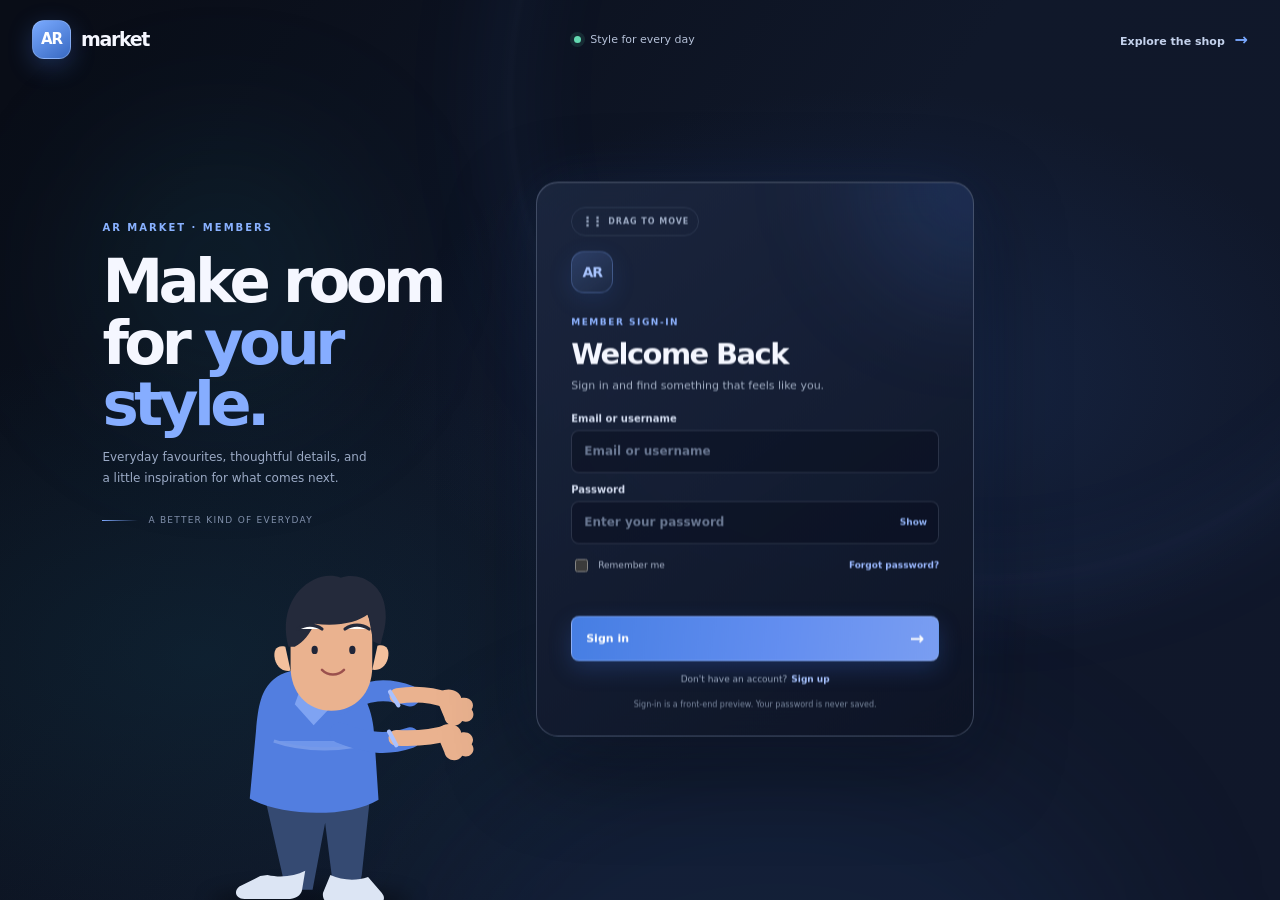
==== index.html @ e1b7a5cb "first commit" ====
<!doctype html>
<html lang="en">
  <head>
    <meta charset="utf-8">
    <meta name="viewport" content="width=device-width, initial-scale=1">
    <meta name="theme-color" content="#090d18">
    <meta name="description" content="Shop shirts, trousers, watches, shoes, bags and everyday accessories at AR Market.">
    <title>AR Market — Style for every day</title>
    <script src="auth-guard.js"></script>
    <link rel="preconnect" href="https://images.unsplash.com">
    <link rel="stylesheet" href="styles.css">
    <script src="script.js" defer></script>
  </head>
  <body class="home-page">
    <div class="home-background" aria-hidden="true">
      <div class="home-ambient-light"></div>
      <div class="home-particles">
        <i></i><i></i><i></i><i></i><i></i><i></i><i></i><i></i><i></i>
      </div>
    </div>
    <div class="top-strip"><span>Style for every day</span><span>Easy finds · Thoughtful details · Your kind of look</span></div>
    <header class="site-header">
      <a class="brand" href="#home" aria-label="AR Market home"><span class="brand-mark">AR</span><span class="brand-label">market</span></a>
      <form class="search-bar" id="search-form" role="search">
        <svg viewBox="0 0 24 24" aria-hidden="true"><circle cx="10.8" cy="10.8" r="6.8"></circle><path d="m16 16 4.5 4.5"></path></svg>
        <input id="global-search" type="search" placeholder="Search shirts, watches, bags and more" autocomplete="off" aria-label="Search products">
        <button type="submit">Search</button>
        <div class="suggestions" id="suggestions" hidden></div>
      </form>
      <div class="header-actions">
        <button class="wishlist-open" id="wishlist-open" type="button" aria-label="Show wishlist">♡ <span>Wishlist</span> <b id="wishlist-count">0</b></button>
        <a class="orders-button" href="orders.html">My orders</a>
        <a class="account-button" href="login.html">Sign in</a>
        <button class="cart-button" id="cart-open" type="button" aria-label="Open shopping cart"><span aria-hidden="true">▱</span> Cart <b class="cart-count" aria-live="polite">0</b></button>
      </div>
    </header>

    <nav class="category-nav" aria-label="Shop departments">
      <div class="category-nav-inner">
        <button class="nav-tab is-active" data-category="All" type="button">All styles</button>
        <button class="nav-tab" data-category="Shirts" type="button">Shirts & tops</button>
        <button class="nav-tab" data-category="Pants" type="button">Pants & jeans</button>
        <button class="nav-tab" data-category="Watches" type="button">Watches</button>
        <button class="nav-tab" data-category="Shoes" type="button">Shoes</button>
        <button class="nav-tab" data-category="Bags" type="button">Bags</button>
        <button class="nav-tab" data-category="Accessories" type="button">Accessories</button>
      </div>
    </nav>

    <main id="home">
      <section class="hero">
        <div class="hero-copy">
          <span class="hero-kicker">THE EVERYDAY STYLE EDIT</span>
          <h1>Wear what<br>feels <em>like you.</em></h1>
          <p>Easy layers, dependable favourites and the little details that pull it all together.</p>
          <button class="primary-button" id="shop-now" type="button">Shop the collection <span>→</span></button>
          <div class="hero-perks"><span>✓ Clothing</span><span>✓ Watches</span><span>✓ Bags & accessories</span></div>
        </div>
        <div class="hero-art">
          <img src="https://images.unsplash.com/photo-1483985988355-763728e1935b?auto=format&fit=crop&w=1400&q=85" alt="Friends exploring a contemporary clothing collection">
          <div class="hero-note"><span>AR STYLE NOTES</span><strong>Good looks.<br>No overthinking.</strong><small>Pieces for your everyday.</small></div>
          <span class="hero-sticker" aria-hidden="true">MADE<br>TO MOVE</span>
        </div>
      </section>

      <section class="category-shortcuts content-wrap" aria-label="Shop by category">
        <button class="shortcut" data-category="Shirts" type="button"><span class="shortcut-icon icon-shirt">▤</span><strong>Shirts & tops</strong><small>Easy everyday layers</small></button>
        <button class="shortcut" data-category="Pants" type="button"><span class="shortcut-icon icon-pants">▥</span><strong>Pants & jeans</strong><small>Find your fit</small></button>
        <button class="shortcut" data-category="Watches" type="button"><span class="shortcut-icon icon-watch">◷</span><strong>Watches</strong><small>Time, well spent</small></button>
        <button class="shortcut" data-category="Shoes" type="button"><span class="shortcut-icon icon-shoes">⌁</span><strong>Shoes</strong><small>Made for going places</small></button>
        <button class="shortcut" data-category="Bags" type="button"><span class="shortcut-icon icon-bag">▱</span><strong>Bags</strong><small>Carry your day</small></button>
        <button class="shortcut" data-category="Accessories" type="button"><span class="shortcut-icon icon-accessories">◇</span><strong>Accessories</strong><small>Little finishing touches</small></button>
      </section>

      <section class="content-wrap product-section" id="shop">
        <div class="section-title">
          <div><span class="section-kicker">GOOD PICKS, RIGHT NOW</span><h2 id="listing-title">Shop the collection<span>.</span></h2><p class="section-subtitle" id="listing-subtitle">Clothing, watches and accessories chosen for everyday wear.</p></div>
          <span class="items-count" id="items-count"></span>
        </div>
        <div class="filter-row">
          <div class="filter-chips" id="filters">
            <button class="filter-chip is-selected" data-category="All" type="button">All products</button>
            <button class="filter-chip" data-category="Shirts" type="button">Shirts</button>
            <button class="filter-chip" data-category="Pants" type="button">Pants</button>
            <button class="filter-chip" data-category="Watches" type="button">Watches</button>
            <button class="filter-chip" data-category="Shoes" type="button">Shoes</button>
            <button class="filter-chip" data-category="Bags" type="button">Bags</button>
            <button class="filter-chip" data-category="Accessories" type="button">Accessories</button>
            <button class="filter-chip" data-category="Wishlist" type="button">♡ Wishlist</button>
          </div>
          <label class="sort-control">Sort by
            <select id="sort-products" aria-label="Sort products"><option value="popular">Recommended</option><option value="price-low">Price: low to high</option><option value="price-high">Price: high to low</option><option value="rating">Top rated</option></select>
          </label>
        </div>
        <div class="product-grid" id="product-grid" aria-live="polite"></div>
        <p class="empty-state" id="empty-state" hidden>No products match that search. Try another category or search term.</p>
      </section>

      <section class="style-banner content-wrap">
        <div><span class="section-kicker">THE LITTLE THINGS MAKE THE LOOK</span><h2>Finish it<br><em>your way.</em></h2><p>Watches, bags, belts and everyday extras—find the detail that feels like you.</p><button class="light-button" data-category="Accessories" type="button">Shop accessories <span>→</span></button></div>
        <img src="https://images.unsplash.com/photo-1490481651871-ab68de25d43d?auto=format&fit=crop&w=900&q=85" alt="Thoughtfully styled clothing and accessories">
        <span class="banner-label">A LITTLE MORE YOU</span>
      </section>
    </main>

    <section class="newsletter content-wrap"><div><span class="section-kicker">A NOTE FROM AR</span><h2>New finds, now and then.</h2><p>Fresh styles and a few good things worth knowing about.</p></div><form id="newsletter-form"><label class="sr-only" for="email">Your email address</label><input id="email" type="email" placeholder="Your email address" required><button type="submit">Join the list <span>→</span></button><p class="form-message" id="form-message" aria-live="polite"></p></form></section>

    <footer class="site-footer"><a class="brand" href="#home" aria-label="AR Market home"><span class="brand-mark">AR</span><span class="brand-label">market</span></a><p>Find your everyday style.</p><div class="footer-links"><a href="#home">About AR</a><a href="#shop">Shop</a><button type="button" data-notice="Customer support needs a connected backend.">Contact</button></div><small>© 2026 AR Market · Demo storefront</small></footer>

    <nav class="mobile-nav" aria-label="Quick navigation"><button data-category="All" type="button"><span>⌂</span>Shop</button><button data-category="Shirts" type="button"><span>▤</span>Clothing</button><button data-category="Watches" type="button"><span>◷</span>Watches</button><button data-category="Wishlist" type="button"><span>♡</span>Wishlist</button><button id="mobile-cart-open" type="button"><span>▱</span>Cart <b class="cart-count">0</b></button></nav>

    <div class="toast" id="toast" role="status" aria-live="polite"></div>
    <div class="backdrop" id="backdrop"></div>
    <aside class="cart-drawer" id="cart-drawer" role="dialog" aria-modal="true" aria-labelledby="cart-title" aria-hidden="true">
      <div class="drawer-header"><div><span class="section-kicker">YOUR AR PICKS</span><h2 id="cart-title">Shopping cart <span class="drawer-count">(0)</span></h2></div><button class="close-drawer" type="button" aria-label="Close cart">×</button></div>
      <div class="cart-content" id="cart-items"></div>
      <form class="coupon-form" id="coupon-form"><label for="coupon">Coupon code</label><div><input id="coupon" placeholder="Try ARSTYLE10" autocomplete="off"><button type="submit">Apply</button></div><small class="coupon-message" id="coupon-message" aria-live="polite">Demo offer: ARSTYLE10 · 10% off items</small></form>
      <div class="cart-footer"><div class="cart-total-line"><span>Subtotal</span><span id="cart-subtotal">₹0</span></div><div class="cart-total-line discount-line" id="discount-row" hidden><span>Coupon savings</span><span id="cart-discount">−₹0</span></div><div class="cart-total-line grand-total"><strong>Total</strong><strong id="cart-total">₹0</strong></div><p class="checkout-note">Demo checkout only. No payment will be collected.</p><button class="checkout-button" id="checkout-button" type="button">Continue to checkout <span>→</span></button></div>
    </aside>

    <dialog class="checkout-dialog" id="checkout-dialog" aria-labelledby="checkout-title">
      <div class="checkout-header">
        <div><span class="section-kicker">AR MARKET · DEMO CHECKOUT</span><h2 id="checkout-title">Checkout</h2></div>
        <button class="close-drawer" id="checkout-close" type="button" aria-label="Close checkout">×</button>
      </div>
      <ol class="checkout-progress" aria-label="Checkout progress">
        <li data-progress-step="details" aria-current="step"><span>1</span>Delivery</li>
        <li data-progress-step="review"><span>2</span>Review</li>
        <li data-progress-step="complete"><span>3</span>Complete</li>
      </ol>
      <section class="checkout-step" data-checkout-step="details" aria-labelledby="delivery-title">
        <h3 id="delivery-title">Where should we deliver?</h3>
        <p class="checkout-step-note">Enter your delivery details to review your demo order.</p>
        <form class="checkout-address-form" id="checkout-address-form">
          <label>Full name<input name="name" autocomplete="name" required maxlength="100"></label>
          <div class="checkout-field-row">
            <label>Email address<input name="email" type="email" autocomplete="email" required maxlength="254"></label>
            <label>Phone number<input name="phone" type="tel" autocomplete="tel" minlength="7" maxlength="20" title="Enter a phone number between 7 and 20 characters." required></label>
          </div>
          <label>Street address<input name="street" autocomplete="street-address" required maxlength="160"></label>
          <div class="checkout-field-row checkout-location-row">
            <label>City<input name="city" autocomplete="address-level2" required maxlength="80"></label>
            <label>State<input name="region" autocomplete="address-level1" required maxlength="80"></label>
            <label>PIN code<input name="postal" autocomplete="postal-code" inputmode="numeric" pattern="[0-9]{6}" title="Enter a 6-digit PIN code." required></label>
          </div>
          <button class="checkout-button checkout-next" type="submit">Review your order <span>→</span></button>
        </form>
      </section>
      <section class="checkout-step" data-checkout-step="review" aria-labelledby="review-title" hidden>
        <h3 id="review-title">Review your order</h3>
        <p class="checkout-step-note">Check your items and delivery details before placing this demo order.</p>
        <div id="checkout-review"></div>
        <p class="checkout-demo-note">Demo only: placing this order does not process a payment or create a real shipment.</p>
        <p class="checkout-order-error" id="checkout-order-error" role="alert" hidden></p>
        <div class="checkout-actions">
          <button class="checkout-back" id="checkout-back" type="button">← Edit delivery</button>
          <button class="checkout-button checkout-place" id="checkout-place" type="button">Place demo order <span>→</span></button>
        </div>
      </section>
      <section class="checkout-step checkout-complete" data-checkout-step="complete" aria-labelledby="complete-title" hidden>
        <span class="checkout-complete-mark" aria-hidden="true">✓</span>
        <span class="section-kicker">DEMO ORDER CONFIRMED</span>
        <h3 id="complete-title">Your order is placed!</h3>
        <p id="checkout-confirmation"></p>
        <p class="checkout-demo-note">This confirmation is for the storefront demo. No payment was collected and no real order was sent.</p>
        <a class="checkout-orders-link" href="orders.html">View my orders <span>→</span></a>
        <button class="checkout-button checkout-done" id="checkout-done" type="button">Back to shopping <span>→</span></button>
      </section>
    </dialog>

  </body>
</html>
---- styles.css ----
@import url('https://fonts.googleapis.com/css2?family=DM+Sans:wght@400;500;600;700&family=Manrope:wght@400;500;600;700;800&display=swap');

:root {
  --blue: #1769d2;
  --blue-dark: #1255ae;
  --blue-pale: #edf3f4;
  --ink: #202b34;
  --muted: #748078;
  --paper: #f6f4ee;
  --line: #e7e4dc;
  --green: #23805c;
  --sans: 'DM Sans', Arial, sans-serif;
  --display: 'Manrope', Arial, sans-serif;
}

* { box-sizing: border-box; }
html { scroll-behavior: smooth; scroll-padding-top: 130px; }
body { margin: 0; padding-bottom: 0; background: var(--paper); color: var(--ink); font-family: var(--sans); font-size: 15px; -webkit-font-smoothing: antialiased; }
body.has-open-dialog { overflow: hidden; }
button, input, select { font: inherit; }
button, a { -webkit-tap-highlight-color: transparent; }
button { color: inherit; }
a { color: inherit; text-decoration: none; }
img { display: block; width: 100%; }
.sr-only { position: absolute; width: 1px; height: 1px; padding: 0; margin: -1px; overflow: hidden; clip: rect(0,0,0,0); white-space: nowrap; border: 0; }
.content-wrap { width: min(1190px, calc(100% - 64px)); margin-right: auto; margin-left: auto; }

.top-strip { min-height: 31px; display: flex; justify-content: space-between; align-items: center; padding: 5px max(calc((100vw - 1190px) / 2), 32px); background: #e8eee9; color: #4e6861; font-size: 11px; }
.site-header { position: sticky; z-index: 20; top: 0; display: flex; min-height: 76px; align-items: center; gap: 29px; padding: 12px max(calc((100vw - 1190px) / 2), 32px); background: #fffefa; box-shadow: 0 2px 12px rgb(44 52 47 / 7%); }
.brand { display: flex; flex: 0 0 140px; align-items: center; gap: 8px; }
.brand-mark { display: grid; width: 39px; height: 39px; place-items: center; border-radius: 12px; background: var(--blue); color: white; font-family: var(--display); font-size: 17px; font-weight: 800; letter-spacing: -.08em; }
.brand-label { color: var(--ink); font-family: var(--display); font-size: 19px; font-weight: 800; letter-spacing: -.07em; }
.search-bar { position: relative; display: flex; flex: 1; height: 43px; align-items: center; gap: 11px; padding-left: 13px; border: 1px solid #e4e8e2; border-radius: 7px; background: #f6f7f3; }
.search-bar > svg { width: 18px; height: 18px; flex: none; fill: none; stroke: #72839a; stroke-width: 1.7; stroke-linecap: round; }
.search-bar input { width: 100%; height: 100%; min-width: 0; border: 0; outline: 0; background: transparent; color: var(--ink); font-size: 13px; }
.search-bar input::placeholder { color: #8693a4; }
.search-bar > button { height: 100%; flex: none; padding: 0 17px; border: 0; border-radius: 0 6px 6px 0; background: var(--blue); color: white; cursor: pointer; font-size: 12px; font-weight: 600; }
.suggestions { position: absolute; z-index: 30; top: calc(100% + 5px); right: 0; left: 0; overflow: hidden; border: 1px solid var(--line); border-radius: 7px; background: white; box-shadow: 0 8px 25px rgb(24 43 67 / 12%); }
.suggestions[hidden] { display: none; }
.suggestions button { display: flex; width: 100%; align-items: center; justify-content: space-between; gap: 12px; padding: 11px 14px; border: 0; border-bottom: 1px solid #f0f3f7; background: white; cursor: pointer; text-align: left; }
.suggestions button:hover { background: #f5f8fc; }
.suggestions button span { font-size: 10px; font-weight: 600; }
.suggestions button small, .suggestions > p { color: var(--muted); font-size: 9px; }
.suggestions > p { padding: 4px 13px; }
.header-actions { display: flex; align-items: center; gap: 16px; }
.wishlist-open, .cart-button { display: flex; align-items: center; gap: 6px; border: 0; background: transparent; cursor: pointer; white-space: nowrap; font-size: 11px; font-weight: 600; }
.wishlist-open { color: #66778a; font-size: 17px; }
.wishlist-open span { font-size: 11px; }
.wishlist-open b { color: #d34b60; font-size: 9px; }
.account-button { padding: 9px 14px; border: 0; border-radius: 5px; background: var(--blue); color: white; cursor: pointer; font-size: 11px; font-weight: 600; }
.account-button:hover { background: var(--blue-dark); }
.orders-button { padding: 8px 10px; border: 1px solid #dfe7f1; border-radius: 5px; color: #536981; font-size: 11px; font-weight: 600; white-space: nowrap; }
.orders-button:hover { border-color: #b8d2f2; color: var(--blue); }
.cart-button > span:first-child { color: var(--blue); font-size: 21px; }
.cart-count { display: grid; width: 19px; height: 19px; place-items: center; border-radius: 50%; background: #fff0d9; color: #93540e; font-size: 9px; }
.category-nav { position: sticky; z-index: 19; top: 76px; background: #fffefa; border-top: 1px solid #eeece5; box-shadow: 0 3px 8px rgb(44 52 47 / 4%); }
.category-nav-inner { display: flex; width: min(1190px, calc(100% - 64px)); min-height: 48px; align-items: stretch; justify-content: space-between; gap: 24px; margin: auto; }
.nav-tab { position: relative; display: flex; align-items: center; padding: 0; border: 0; background: transparent; color: #69788a; cursor: pointer; font-size: 11px; font-weight: 600; white-space: nowrap; }
.nav-tab.is-active { color: var(--blue); }
.nav-tab.is-active::after { position: absolute; right: 0; bottom: 0; left: 0; height: 2px; background: var(--blue); content: ""; }

.hero { display: grid; width: min(1190px, calc(100% - 64px)); min-height: 400px; grid-template-columns: 1fr 1.02fr; align-items: center; margin: 25px auto 0; overflow: hidden; border-radius: 12px; background: linear-gradient(115deg, #e7eee8 0%, #edf1ec 62%, #f0ece3 100%); }
.hero-copy { position: relative; z-index: 1; padding: 42px 0 42px 9%; }
.hero-kicker, .section-kicker { color: var(--blue); font-size: 11px; font-weight: 700; letter-spacing: .12em; }
.hero-copy h1 { margin: 14px 0 12px; font-family: var(--display); font-size: clamp(42px, 5vw, 64px); font-weight: 700; line-height: 1.05; letter-spacing: -.06em; }
.hero-copy h1 em { color: var(--blue); font-style: normal; }
.hero-copy > p { max-width: 380px; margin: 0; color: #65768a; font-size: 14px; line-height: 1.8; }
.primary-button { display: inline-flex; min-height: 43px; align-items: center; justify-content: center; gap: 19px; padding: 0 17px; border: 0; border-radius: 5px; background: var(--blue); color: white; cursor: pointer; font-size: 12px; font-weight: 600; transition: background .2s, transform .2s; }
.primary-button:hover { transform: translateY(-1px); background: var(--blue-dark); }
.hero-copy > .primary-button { margin-top: 23px; }
.hero-perks { display: flex; flex-wrap: wrap; gap: 13px; margin-top: 25px; color: #61758b; font-size: 11px; }
.hero-art { position: relative; height: 100%; min-height: 400px; }
.hero-art > img { position: absolute; inset: 0; height: 100%; object-fit: cover; object-position: center; }
.hero-art::after { position: absolute; inset: 0; content: ""; background: linear-gradient(90deg, #e7eee8 0%, rgb(231 238 232 / 24%) 24%, transparent 58%); }
.hero-note { position: absolute; z-index: 1; right: 7%; bottom: 8%; display: flex; width: 195px; flex-direction: column; gap: 7px; padding: 15px 17px; border: 1px solid rgb(255 255 255 / 70%); border-radius: 8px; background: rgb(255 255 255 / 94%); box-shadow: 0 9px 28px rgb(24 43 67 / 12%); }
.hero-note span { color: var(--blue); font-size: 9px; font-weight: 700; letter-spacing: .12em; }
.hero-note strong { font-family: var(--display); font-size: 16px; line-height: 1.35; }
.hero-note small { color: var(--muted); font-size: 10px; }
.hero-sticker { position: absolute; z-index: 1; top: 13%; right: 10%; display: grid; width: 72px; height: 72px; place-items: center; border: 1px solid rgb(255 255 255 / 80%); border-radius: 50%; background: #f9f0d7; color: #826731; font-size: 9px; font-weight: 700; line-height: 1.45; text-align: center; transform: rotate(9deg); }

.category-shortcuts { display: grid; grid-template-columns: repeat(6, minmax(0, 1fr)); gap: 12px; padding-top: 22px; }
.shortcut { display: flex; min-height: 133px; flex-direction: column; align-items: flex-start; justify-content: center; padding: 15px; border: 1px solid #ebeff5; border-radius: 8px; background: white; cursor: pointer; text-align: left; transition: transform .2s, box-shadow .2s; }
.shortcut:hover { transform: translateY(-3px); box-shadow: 0 8px 20px rgb(24 59 99 / 9%); }
.shortcut-icon { display: grid; width: 37px; height: 37px; place-items: center; margin-bottom: 12px; border-radius: 11px; font-size: 20px; }
.icon-shirt { background: #e9f2ff; color: #3878ce; }
.icon-pants { background: #f0ecff; color: #7862bb; }
.icon-watch { background: #fff4dc; color: #b18425; }
.icon-shoes { background: #e9f7ee; color: #38835a; }
.icon-bag { background: #fff0f3; color: #c65e78; }
.icon-accessories { background: #f0f3f6; color: #596c7f; }
.shortcut strong { font-size: 12px; font-weight: 600; }
.shortcut small { margin-top: 5px; color: #8995a4; font-size: 10px; }

.product-section { padding-top: 62px; }
.section-title { display: flex; align-items: flex-end; justify-content: space-between; gap: 18px; margin-bottom: 19px; }
.section-title h2, .newsletter h2 { margin: 6px 0 0; font-family: var(--display); font-size: clamp(24px, 3vw, 33px); font-weight: 700; letter-spacing: -.045em; }
.section-title h2 span { color: var(--blue); }
.section-subtitle { margin: 7px 0 0; color: #8290a0; font-size: 12px; }
.items-count { padding-bottom: 4px; color: #8290a0; font-size: 11px; }
.filter-row { display: flex; min-height: 45px; align-items: center; justify-content: space-between; gap: 14px; margin-bottom: 17px; border-bottom: 1px solid var(--line); }
.filter-chips { display: flex; align-items: center; gap: 8px; overflow-x: auto; }
.filter-chip { padding: 8px 13px; border: 1px solid #e5eaf1; border-radius: 4px; background: white; color: #657388; cursor: pointer; font-size: 11px; white-space: nowrap; }
.filter-chip.is-selected, .filter-chip:hover { border-color: #cadef7; background: #ecf4ff; color: var(--blue); }
.sort-control { display: flex; align-items: center; gap: 6px; color: #788597; font-size: 11px; white-space: nowrap; }
.sort-control select { padding: 7px 18px 7px 7px; border: 0; outline: 0; background: transparent; color: var(--ink); cursor: pointer; font-size: 11px; }
.product-grid { display: grid; grid-template-columns: repeat(3, minmax(0, 1fr)); gap: 18px; }
.product-card { min-width: 0; overflow: hidden; border: 1px solid #e8edf3; border-radius: 14px; background: white; transition: transform .2s, box-shadow .2s; }
.product-card:hover { transform: translateY(-3px); box-shadow: 0 8px 23px rgb(23 53 89 / 9%); }
.product-image { position: relative; aspect-ratio: 4 / 3; margin: 8px; overflow: hidden; border-radius: 16px; background: #f0f3f7; }
.product-image img { height: 100%; object-fit: cover; transition: transform .35s ease; }
.product-card:hover .product-image img { transform: scale(1.035); }
.product-badge { position: absolute; top: 9px; left: 9px; padding: 7px 9px; border-radius: 4px; background: #fff2de; color: #9c621a; font-size: 11px; font-weight: 700; }
.favorite-button { position: absolute; top: 8px; right: 8px; display: grid; width: 32px; height: 32px; place-items: center; border: 0; border-radius: 50%; background: rgb(255 255 255 / 95%); color: #8190a0; cursor: pointer; font-size: 19px; }
.favorite-button.is-favorite { color: #e24e63; }
.product-info { padding: 14px 14px 15px; }
.product-title-row { display: flex; align-items: flex-start; justify-content: space-between; gap: 7px; }
.product-name { display: -webkit-box; overflow: hidden; margin: 0; font-size: 14px; font-weight: 600; line-height: 1.45; -webkit-box-orient: vertical; -webkit-line-clamp: 2; }
.product-rating { flex: none; padding: 4px 6px; border-radius: 3px; background: #eaf6ef; color: #237b54; font-size: 11px; font-weight: 700; }
.rating-star { margin-left: 2px; }
.product-desc { display: -webkit-box; overflow: hidden; min-height: 36px; margin: 6px 0 10px; color: #718092; font-size: 12px; line-height: 1.5; -webkit-box-orient: vertical; -webkit-line-clamp: 2; }
.price-line { display: flex; align-items: baseline; gap: 6px; }
.price-current { font-size: 16px; font-weight: 700; }
.price-original { color: #7d8996; font-size: 11px; text-decoration: line-through; }
.price-off { color: #207d52; font-size: 11px; font-weight: 600; }
.product-meta { margin-top: 5px; color: #718092; font-size: 11px; }
.product-options { margin-top: 7px; color: #62758a; font-size: 11px; }
.product-card-actions { display: flex; gap: 6px; margin-top: 10px; }
.add-button, .detail-button { min-height: 38px; border-radius: 4px; cursor: pointer; font-size: 12px; font-weight: 600; }
.add-button { flex: 1; border: 1px solid var(--blue); background: var(--blue); color: white; }
.add-button:hover { background: var(--blue-dark); }
.detail-button { width: 34px; border: 1px solid #dfe7f1; background: white; color: var(--blue); }
.empty-state { padding: 42px 12px; color: var(--muted); text-align: center; font-size: 12px; }

.style-banner { position: relative; display: grid; min-height: 300px; grid-template-columns: 1fr .8fr; align-items: center; gap: 25px; margin-top: 68px; padding: 34px 5%; overflow: hidden; border-radius: 10px; background: linear-gradient(120deg, #ede9df 0%, #f1efe8 58%, #e9eee8 100%); }
.style-banner h2 { margin: 9px 0; font-family: var(--display); font-size: 37px; letter-spacing: -.05em; line-height: 1.13; }
.style-banner h2 em { color: var(--blue); font-style: normal; }
.style-banner p { max-width: 370px; color: #6b7b90; font-size: 12px; line-height: 1.7; }
.style-banner img { height: 225px; border-radius: 7px; object-fit: cover; }
.light-button { display: inline-flex; min-height: 41px; align-items: center; gap: 12px; margin-top: 6px; padding: 0 14px; border: 1px solid #cbdcf1; border-radius: 5px; background: white; color: var(--blue); cursor: pointer; font-size: 11px; font-weight: 600; }
.banner-label { position: absolute; right: 37%; bottom: 22px; color: #557598; font-size: 9px; font-weight: 700; letter-spacing: .15em; }

.newsletter { display: flex; min-height: 154px; align-items: center; justify-content: space-between; gap: 28px; margin-top: 60px; padding-top: 29px; padding-bottom: 31px; border-top: 1px solid var(--line); }
.newsletter h2 { font-size: 23px; }
.newsletter > div > p { margin: 6px 0 0; color: #8591a0; font-size: 11px; }
.newsletter form { position: relative; display: flex; width: min(390px, 42%); height: 40px; border: 1px solid #e0e7f0; border-radius: 5px; background: white; }
.newsletter input { flex: 1; min-width: 0; padding: 0 11px; border: 0; outline: 0; border-radius: inherit; font-size: 11px; }
.newsletter form button { padding: 0 13px; border: 0; border-radius: 0 4px 4px 0; background: var(--blue); color: white; cursor: pointer; font-size: 11px; font-weight: 600; white-space: nowrap; }
.newsletter form button span { margin-left: 7px; }
.form-message { position: absolute; top: 100%; margin: 5px 0 0; color: var(--green); font-size: 8px; }
.site-footer { display: grid; min-height: 91px; grid-template-columns: 1fr 1.2fr 1.5fr auto; align-items: center; gap: 20px; padding: 18px max(calc((100vw - 1190px) / 2), 32px); border-top: 1px solid var(--line); background: #fffefa; }
.site-footer .brand { flex-basis: auto; }
.site-footer .brand-mark { width: 31px; height: 31px; font-size: 14px; }
.site-footer .brand-label { font-size: 16px; }
.site-footer > p { margin: 0; color: #8793a0; font-size: 11px; }
.footer-links { display: flex; align-items: center; justify-content: center; gap: 17px; }
.footer-links a, .footer-links button { padding: 0; border: 0; background: transparent; color: #6c7b8d; cursor: pointer; font-size: 11px; }
.site-footer > small { color: #8995a3; font-size: 10px; white-space: nowrap; }

.toast { position: fixed; z-index: 60; right: 22px; bottom: 22px; max-width: min(370px, calc(100% - 32px)); padding: 12px 16px; border-radius: 5px; background: #233346; box-shadow: 0 6px 20px rgb(0 0 0 / 17%); color: white; font-size: 10px; opacity: 0; pointer-events: none; transform: translateY(8px); transition: opacity .2s, transform .2s; }
.toast.is-visible { opacity: 1; transform: translateY(0); }
.backdrop { position: fixed; z-index: 40; inset: 0; background: rgb(15 29 46 / 42%); opacity: 0; visibility: hidden; transition: opacity .22s, visibility .22s; }
.backdrop.is-open { opacity: 1; visibility: visible; }
.cart-drawer { position: fixed; z-index: 41; top: 0; right: 0; bottom: 0; display: flex; width: min(440px, 100%); flex-direction: column; padding: 25px; background: white; box-shadow: -8px 0 30px rgb(13 33 58 / 12%); transform: translateX(102%); transition: transform .27s ease; }
.cart-drawer.is-open { transform: translateX(0); }
.drawer-header { display: flex; align-items: flex-start; justify-content: space-between; padding-bottom: 17px; border-bottom: 1px solid var(--line); }
.drawer-header h2 { margin: 5px 0 0; font-family: var(--display); font-size: 25px; letter-spacing: -.04em; }
.drawer-count { color: var(--muted); font-family: var(--sans); font-size: 12px; font-weight: 500; }
.close-drawer { display: grid; width: 31px; height: 31px; place-items: center; border: 0; border-radius: 50%; background: #f2f5f9; color: #6d7b8b; cursor: pointer; font-size: 23px; line-height: 1; }
.cart-content { flex: 1; overflow: auto; }
.cart-empty { padding: 34px 6px; color: #748294; font-size: 11px; line-height: 1.7; text-align: center; }
.cart-item { display: grid; grid-template-columns: 65px 1fr auto; gap: 12px; padding: 14px 0; border-bottom: 1px solid var(--line); }
.cart-item > img { width: 65px; height: 74px; border-radius: 4px; background: #f1f3f6; object-fit: cover; }
.cart-item-name { margin: 3px 0 6px; font-size: 10px; font-weight: 600; }
.cart-item-price { color: #748294; font-size: 9px; }
.quantity-control { display: flex; align-items: center; gap: 10px; margin-top: 9px; }
.quantity-control button { width: 20px; height: 20px; border: 1px solid #e1e6ed; border-radius: 3px; background: white; cursor: pointer; font-size: 11px; }
.quantity-control span { font-size: 9px; }
.remove-item { align-self: start; padding: 3px 0; border: 0; background: transparent; color: #8a96a4; cursor: pointer; font-size: 8px; }
.cart-item-total { grid-column: 2 / 4; color: #687a8e; font-size: 8px; }
.coupon-form { padding: 14px 0; border-top: 1px solid var(--line); }
.coupon-form label { display: block; margin-bottom: 7px; font-size: 9px; font-weight: 600; }
.coupon-form > div { display: flex; height: 35px; }
.coupon-form input { flex: 1; min-width: 0; padding: 0 9px; border: 1px solid #dfe6ef; border-right: 0; border-radius: 4px 0 0 4px; outline: 0; font-size: 9px; text-transform: uppercase; }
.coupon-form button { padding: 0 13px; border: 1px solid var(--blue); border-radius: 0 4px 4px 0; background: #eef5ff; color: var(--blue); cursor: pointer; font-size: 9px; font-weight: 600; }
.coupon-message { display: block; min-height: 12px; margin-top: 5px; color: #8794a2; font-size: 8px; }
.cart-footer { padding-top: 12px; border-top: 1px solid var(--line); }
.cart-total-line { display: flex; justify-content: space-between; padding: 5px 0; color: #647488; font-size: 9px; }
.discount-line { color: var(--green); }
.grand-total { margin-top: 4px; padding: 10px 0 0; border-top: 1px solid #e7ecf2; color: var(--ink); font-size: 12px; }
.checkout-note { margin: 10px 0 12px; color: #8793a1; font-size: 8px; line-height: 1.55; }
.checkout-button { display: flex; width: 100%; min-height: 42px; align-items: center; justify-content: space-between; padding: 0 14px; border: 0; border-radius: 4px; background: var(--blue); color: white; cursor: pointer; font-size: 10px; font-weight: 600; }
.checkout-button:disabled { background: #b4c1cf; cursor: not-allowed; }
.checkout-dialog { width: min(680px, calc(100% - 32px)); max-height: calc(100% - 32px); padding: 0; overflow: auto; border: 1px solid #e3e8ef; border-radius: 16px; background: #fffefa; color: var(--ink); box-shadow: 0 22px 70px rgb(13 33 58 / 22%); }
.checkout-dialog::backdrop { background: rgb(15 29 46 / 54%); backdrop-filter: blur(3px); }
.checkout-header { display: flex; align-items: flex-start; justify-content: space-between; padding: 23px 27px 17px; border-bottom: 1px solid var(--line); }
.checkout-header h2 { margin: 6px 0 0; font-family: var(--display); font-size: 24px; letter-spacing: -.04em; }
.checkout-progress { display: flex; justify-content: space-between; gap: 12px; margin: 0; padding: 17px 27px; border-bottom: 1px solid var(--line); list-style: none; }
.checkout-progress li { display: flex; align-items: center; gap: 8px; color: #8894a1; font-size: 11px; font-weight: 600; }
.checkout-progress li > span { display: grid; width: 24px; height: 24px; place-items: center; border: 1px solid #dfe5ec; border-radius: 50%; background: white; font-size: 10px; }
.checkout-progress li[aria-current="step"] { color: var(--blue); }
.checkout-progress li[aria-current="step"] > span, .checkout-progress li.is-complete > span { border-color: var(--blue); background: var(--blue); color: white; }
.checkout-step { padding: 23px 27px 27px; }
.checkout-step[hidden] { display: none; }
.checkout-step > h3 { margin: 0; font-family: var(--display); font-size: 19px; letter-spacing: -.03em; }
.checkout-step-note { margin: 6px 0 19px; color: #718092; font-size: 11px; line-height: 1.6; }
.checkout-address-form { display: grid; gap: 13px; }
.checkout-address-form label { display: grid; gap: 6px; color: #475b70; font-size: 10px; font-weight: 600; }
.checkout-address-form input { width: 100%; min-height: 41px; padding: 0 11px; border: 1px solid #dfe6ee; border-radius: 6px; outline: none; background: white; color: var(--ink); font-size: 12px; }
.checkout-address-form input:focus { border-color: #86b5ee; box-shadow: 0 0 0 3px rgb(23 105 210 / 10%); }
.checkout-field-row { display: grid; grid-template-columns: repeat(2, minmax(0, 1fr)); gap: 13px; }
.checkout-location-row { grid-template-columns: 1fr 1fr .65fr; }
.checkout-next { margin-top: 5px; }
.checkout-review-block { padding: 14px 0; border-bottom: 1px solid var(--line); }
.checkout-review-block h4 { margin: 0 0 8px; color: #536981; font-size: 10px; text-transform: uppercase; letter-spacing: .08em; }
.checkout-review-block p { margin: 0; color: #65768a; font-size: 11px; line-height: 1.7; overflow-wrap: anywhere; }
.checkout-review-items { display: grid; gap: 9px; margin: 0; padding: 0; list-style: none; }
.checkout-review-items li, .checkout-review-totals > div { display: flex; align-items: flex-start; justify-content: space-between; gap: 12px; color: #65768a; font-size: 11px; }
.checkout-review-items li > span { display: grid; gap: 3px; }
.checkout-review-items small { color: #8995a2; font-size: 9px; }
.checkout-review-items strong { color: var(--ink); font-size: 11px; white-space: nowrap; }
.checkout-review-totals { display: grid; gap: 9px; padding-top: 14px; }
.checkout-review-totals .checkout-review-discount { color: var(--green); }
.checkout-review-totals .checkout-review-grand-total { padding-top: 11px; border-top: 1px solid var(--line); color: var(--ink); font-size: 13px; }
.checkout-review-totals > p { margin: 0; color: #8793a1; font-size: 9px; }
.checkout-demo-note { margin: 15px 0; padding: 11px 12px; border: 1px solid #e6eaf0; border-radius: 7px; background: #f5f7fa; color: #68798c; font-size: 10px; line-height: 1.6; }
.checkout-actions { display: flex; align-items: center; justify-content: space-between; gap: 12px; margin-top: 18px; }
.checkout-back { padding: 11px 0; border: 0; background: transparent; color: #62758a; cursor: pointer; font-size: 10px; font-weight: 600; }
.checkout-place { width: min(230px, 60%); }
.checkout-order-error { margin: 12px 0 0; color: #b13e45; font-size: 10px; line-height: 1.5; }
.checkout-order-error[hidden] { display: none; }
.checkout-complete { padding-top: 35px; text-align: center; }
.checkout-complete-mark { display: grid; width: 58px; height: 58px; place-items: center; margin: 0 auto 17px; border-radius: 50%; background: #e8f6ee; color: var(--green); font-size: 28px; }
.checkout-complete h3 { margin-top: 9px; font-size: 24px; }
.checkout-complete > p:not(.checkout-demo-note) { color: #65768a; font-size: 12px; line-height: 1.7; overflow-wrap: anywhere; }
.checkout-orders-link { display: inline-flex; align-items: center; gap: 8px; margin: 0 0 10px; color: var(--blue); font-size: 11px; font-weight: 600; }
.checkout-orders-link:hover { color: var(--blue-dark); }
.checkout-orders-link span { font-size: 15px; }
.checkout-done { margin-top: 6px; }
.orders-page { display: flex; min-height: 100vh; flex-direction: column; background: var(--paper); }
.orders-header { display: flex; min-height: 76px; align-items: center; justify-content: space-between; padding: 12px max(calc((100vw - 1190px) / 2), 32px); border-bottom: 1px solid #eeece5; background: #fffefa; }
.orders-header .brand { flex-basis: auto; }
.orders-nav { display: flex; align-items: center; gap: 18px; color: #61758b; font-size: 11px; font-weight: 600; }
.orders-nav a:hover { color: var(--blue); }
.orders-main { width: min(960px, calc(100% - 48px)); flex: 1; margin: 52px auto 70px; }
.orders-title-row { display: flex; align-items: flex-end; justify-content: space-between; gap: 24px; margin-bottom: 23px; }
.orders-title-row h1 { margin: 9px 0 7px; font-family: var(--display); font-size: clamp(32px, 5vw, 46px); letter-spacing: -.06em; }
.orders-title-row h1 span { color: var(--blue); }
.orders-title-row p { margin: 0; color: #718092; font-size: 12px; line-height: 1.6; }
.orders-shop-button { flex: none; padding: 11px 15px; border: 1px solid #d6e2ef; border-radius: 6px; background: white; color: var(--blue); font-size: 11px; font-weight: 600; }
.orders-shop-button:hover { border-color: #b8d2f2; background: #f7fbff; }
.orders-demo-note { margin: 0 0 20px; padding: 12px 14px; border: 1px solid #e3e9ee; border-radius: 7px; background: #fffefa; color: #718092; font-size: 10px; line-height: 1.6; }
.orders-error { margin: 20px 0; padding: 14px; border: 1px solid #efcaca; border-radius: 7px; background: #fff6f5; color: #a33b3b; font-size: 12px; line-height: 1.6; }
.orders-error[hidden], .orders-empty[hidden] { display: none; }
.orders-list { display: grid; gap: 16px; }
.order-card { overflow: hidden; border: 1px solid #e4e9e9; border-radius: 11px; background: #fffefa; box-shadow: 0 8px 24px rgb(34 49 43 / 4%); }
.order-card-header { display: flex; align-items: flex-start; justify-content: space-between; gap: 20px; padding: 17px 20px; border-bottom: 1px solid #eceee9; }
.order-card-header small { display: block; margin-bottom: 5px; color: #8491a0; font-size: 9px; font-weight: 700; letter-spacing: .1em; text-transform: uppercase; }
.order-card-header h2 { margin: 0; color: #25364a; font-family: var(--display); font-size: 15px; letter-spacing: -.02em; overflow-wrap: anywhere; }
.order-card-header time { display: block; margin-top: 5px; color: #778596; font-size: 10px; }
.order-status { flex: none; padding: 7px 10px; border-radius: 999px; background: #eaf5ee; color: #347453; font-size: 9px; font-weight: 700; }
.order-card-body { display: grid; grid-template-columns: minmax(0, 1fr) 205px; gap: 24px; padding: 18px 20px; }
.order-items { display: grid; align-content: start; gap: 12px; margin: 0; padding: 0; list-style: none; }
.order-item { display: flex; align-items: flex-start; justify-content: space-between; gap: 16px; color: #304357; font-size: 11px; }
.order-item > span { display: grid; gap: 4px; }
.order-item small { color: #8390a0; font-size: 9px; line-height: 1.5; }
.order-item > strong { flex: none; color: #304357; font-size: 11px; }
.order-totals { display: grid; align-content: start; gap: 8px; padding-left: 18px; border-left: 1px solid #eceee9; }
.order-totals div { display: flex; justify-content: space-between; gap: 10px; color: #778596; font-size: 9px; }
.order-totals .order-total { margin-top: 2px; padding-top: 10px; border-top: 1px solid #eceee9; color: #25364a; font-size: 12px; }
.order-totals .order-discount { color: var(--green); }
.orders-empty { margin-top: 28px; padding: 50px 24px; border: 1px dashed #d5dedf; border-radius: 12px; background: rgb(255 254 250 / 75%); text-align: center; }
.orders-empty-mark { display: grid; width: 52px; height: 52px; place-items: center; margin: 0 auto 14px; border-radius: 50%; background: #edf3f4; color: var(--blue); font-size: 25px; }
.orders-empty h2 { margin: 0 0 7px; font-family: var(--display); font-size: 20px; }
.orders-empty p { margin: 0 0 16px; color: #718092; font-size: 11px; line-height: 1.6; }
.orders-empty a { color: var(--blue); font-size: 11px; font-weight: 600; }
.orders-footer { padding: 18px 24px; border-top: 1px solid var(--line); background: #fffefa; color: #8995a3; font-size: 10px; text-align: center; }
.orders-footer p { margin: 0; }
.mobile-nav { display: none; }

@media (min-width: 1500px) {
  .hero { max-width: 1190px; }
}
@media (max-width: 1000px) {
  .site-header { gap: 17px; }
  .brand { flex-basis: 110px; }
  .brand-label { font-size: 17px; }
  .header-actions { gap: 10px; }
  .wishlist-open span { display: none; }
  .product-grid { grid-template-columns: repeat(2, minmax(0, 1fr)); }
  .category-shortcuts { grid-template-columns: repeat(3, 1fr); }
  .site-footer { grid-template-columns: auto 1fr auto; }
  .site-footer > small { grid-column: 2 / 4; justify-self: end; }
}
@media (max-width: 680px) {
  html { scroll-padding-top: 121px; }
  .content-wrap, .category-nav-inner { width: calc(100% - 30px); }
  .top-strip { justify-content: center; padding: 6px 12px; font-size: 9px; }
  .top-strip span:last-child { display: none; }
  .site-header { min-height: 104px; flex-wrap: wrap; gap: 9px; padding: 10px 15px; }
  .brand { flex: 1 1 100px; gap: 6px; }
  .brand-mark { width: 34px; height: 34px; border-radius: 10px; font-size: 15px; }
  .brand-label { font-size: 17px; }
  .header-actions { gap: 10px; }
  .wishlist-open { font-size: 16px; }
  .wishlist-open span { display: none; }
  .account-button { padding: 8px 10px; font-size: 10px; }
  .orders-button { padding: 8px 7px; font-size: 9px; }
  .cart-button { font-size: 10px; }
  .search-bar { order: 2; height: 38px; flex: 1 0 100%; }
  .search-bar input { font-size: 12px; }
  .search-bar > button { padding: 0 12px; font-size: 10px; }
  .category-nav { top: 104px; }
  .category-nav-inner { min-height: 43px; justify-content: flex-start; gap: 23px; overflow-x: auto; }
  .nav-tab { flex: none; font-size: 10px; }
  .hero { display: flex; width: calc(100% - 24px); min-height: 0; flex-direction: column; align-items: stretch; margin-top: 13px; }
  .hero-copy { padding: 30px 22px 22px; }
  .hero-copy h1 { font-size: 43px; }
  .hero-copy > p { font-size: 12px; }
  .hero-copy > .primary-button { margin-top: 17px; }
  .hero-perks { gap: 8px 12px; margin-top: 16px; font-size: 9px; }
  .hero-art { min-height: 215px; height: 215px; }
  .hero-art::after { background: linear-gradient(0deg, transparent, transparent); }
  .hero-note { right: 12px; bottom: 12px; width: 158px; gap: 5px; padding: 10px 12px; }
  .hero-note strong { font-size: 13px; }
  .hero-note small { font-size: 9px; }
  .hero-sticker { top: 12px; right: 14px; width: 56px; height: 56px; font-size: 7px; }
  .category-shortcuts { grid-template-columns: repeat(2, 1fr); gap: 8px; padding-top: 13px; }
  .shortcut { min-height: 101px; padding: 11px; }
  .shortcut-icon { width: 31px; height: 31px; margin-bottom: 8px; font-size: 17px; }
  .shortcut strong { font-size: 11px; }
  .shortcut small { font-size: 9px; }
  .product-section { padding-top: 41px; }
  .section-title { align-items: flex-start; margin-bottom: 13px; }
  .section-title h2 { font-size: 24px; }
  .section-kicker { font-size: 9px; }
  .section-subtitle { font-size: 10px; line-height: 1.6; }
  .items-count { padding-top: 18px; font-size: 9px; white-space: nowrap; }
  .filter-row { align-items: flex-start; flex-direction: column; gap: 8px; padding-bottom: 9px; }
  .filter-chips { max-width: 100%; }
  .sort-control { align-self: flex-end; }
  .product-grid { grid-template-columns: repeat(2, minmax(0, 1fr)); gap: 10px; }
  .product-image { aspect-ratio: 4 / 3; margin: 7px; border-radius: 15px; }
  .product-info { padding: 11px 10px 12px; }
  .product-name { font-size: 12px; }
  .product-rating { padding: 3px 4px; font-size: 9px; }
  .price-current { font-size: 14px; }
  .price-original, .price-off { font-size: 10px; }
  .add-button, .detail-button { min-height: 34px; font-size: 11px; }
  .style-banner { display: flex; min-height: 0; flex-direction: column; align-items: stretch; gap: 14px; margin-top: 42px; padding: 22px 17px; }
  .style-banner h2 { font-size: 29px; }
  .style-banner p { font-size: 11px; }
  .style-banner img { height: 160px; }
  .banner-label { right: 25px; bottom: 147px; color: white; }
  .newsletter { align-items: flex-start; flex-direction: column; gap: 13px; margin-top: 43px; padding-top: 24px; padding-bottom: 29px; }
  .newsletter h2 { font-size: 21px; }
  .newsletter form { width: 100%; }
  .site-footer { grid-template-columns: 1fr auto; gap: 8px; padding: 16px; }
  .site-footer > p { display: none; }
  .footer-links { grid-column: 1 / -1; justify-content: flex-start; gap: 16px; }
  .site-footer > small { grid-column: 1 / -1; justify-self: start; }
  .mobile-nav { position: fixed; z-index: 30; right: 0; bottom: 0; left: 0; display: flex; min-height: 57px; justify-content: space-around; padding-bottom: env(safe-area-inset-bottom); border-top: 1px solid #e5eaf1; background: rgb(255 255 255 / 97%); }
  .mobile-nav button { display: flex; min-width: 46px; flex-direction: column; align-items: center; justify-content: center; gap: 2px; border: 0; background: transparent; color: #6d7c8f; cursor: pointer; font-size: 8px; }
  .mobile-nav button > span { color: var(--blue); font-size: 16px; }
  .mobile-nav .cart-count { position: absolute; margin: -29px 0 0 24px; }
  body { padding-bottom: 57px; }
  .cart-drawer { padding: 19px; }
  .orders-header { min-height: 66px; padding: 10px 16px; }
  .orders-nav { gap: 12px; font-size: 10px; }
  .orders-main { width: calc(100% - 30px); margin: 34px auto 48px; }
  .orders-title-row { align-items: flex-start; flex-direction: column; gap: 15px; }
  .order-card-header { padding: 14px; }
  .order-card-body { grid-template-columns: 1fr; gap: 14px; padding: 14px; }
  .order-totals { padding: 13px 0 0; border-top: 1px solid #eceee9; border-left: 0; }
  .orders-empty { padding: 39px 17px; }
  .checkout-header { padding: 19px 18px 14px; }
  .checkout-progress { padding: 14px 18px; }
  .checkout-progress li { gap: 5px; font-size: 9px; }
  .checkout-progress li > span { width: 21px; height: 21px; }
  .checkout-step { padding: 19px 18px 21px; }
  .checkout-field-row { grid-template-columns: 1fr; }
  .checkout-location-row { grid-template-columns: 1fr 1fr; }
  .checkout-location-row label:last-child { grid-column: 1 / -1; }
}

.login-page { display: flex; min-height: 100vh; flex-direction: column; background: radial-gradient(ellipse at 50% 12%, #fff 0%, #f7f9ff 40%, #edf3fa 100%); color: #182b42; }
.login-topbar { display: flex; width: min(1220px, calc(100% - 64px)); height: 78px; align-items: center; justify-content: space-between; margin: 0 auto; }
.login-brand { flex-basis: auto; gap: 10px; }
.login-brand .brand-mark { width: 42px; height: 42px; border-radius: 13px; background: linear-gradient(145deg, #287fe8, #145ab8); box-shadow: 0 6px 16px rgb(23 105 210 / 22%); }
.login-brand .brand-label { font-size: 21px; }
.login-topbar-note { display: flex; align-items: center; gap: 9px; color: #74849a; font-size: 12px; }
.login-status-dot { width: 7px; height: 7px; border-radius: 50%; background: #43b88a; box-shadow: 0 0 0 4px #e6f7ef; }
.login-shop-link { display: inline-flex; align-items: center; gap: 10px; padding: 11px 15px; border: 1px solid #dfe7f1; border-radius: 8px; background: rgb(255 255 255 / 75%); color: #365170; font-size: 12px; font-weight: 600; transition: border-color .2s, color .2s, transform .2s; }
.login-shop-link:hover { transform: translateY(-1px); border-color: #b8d2f2; color: var(--blue); }
.login-shop-link span { color: var(--blue); font-size: 16px; }
.login-layout { position: relative; isolation: isolate; display: block; width: min(520px, calc(100% - 40px)); margin: auto auto 48px; border: 1px solid #e5ebf4; border-radius: 25px; background: white; box-shadow: 0 28px 80px rgb(37 65 104 / 13%), 0 4px 14px rgb(37 65 104 / 5%); animation: login-card-entrance .65s cubic-bezier(.2, .75, .25, 1) both; }
.login-layout::before { position: absolute; z-index: -1; inset: -13px -15px 13px 15px; border-radius: 31px; background: linear-gradient(130deg, #d9eaff, #eee5ff 55%, #d9e7ff); content: ""; }
@keyframes login-card-entrance {
  from { opacity: 0; filter: blur(4px); }
  to { opacity: 1; filter: blur(0); }
}
.login-panel { display: flex; align-items: center; justify-content: center; padding: 39px clamp(26px, 6vw, 54px) 36px; border-radius: inherit; background: white; }
.login-form-wrap { width: min(100%, 420px); }
.login-card-emblem { position: relative; display: grid; width: 56px; height: 56px; place-items: center; margin: 0 auto 21px; border: 1px solid #e1ebfa; border-radius: 18px; background: linear-gradient(145deg, #f7fbff, #e8f2ff); box-shadow: 0 8px 20px rgb(23 105 210 / 11%); color: var(--blue); font-family: var(--display); font-size: 20px; font-weight: 800; letter-spacing: -.08em; }
.login-card-emblem::before { position: absolute; inset: 5px; border: 1px solid rgb(23 105 210 / 10%); border-radius: 13px; content: ""; }
.login-card-emblem i { position: absolute; top: -8px; right: -9px; display: grid; width: 22px; height: 22px; place-items: center; border: 2px solid white; border-radius: 50%; background: linear-gradient(145deg, #327ee0, #795ee8); color: white; font-size: 10px; font-style: normal; }
.login-form-wrap > .section-kicker { display: block; text-align: center; font-size: 10px; }
.login-form-wrap h2 { margin: 10px 0 7px; font-family: var(--display); font-size: 36px; letter-spacing: -.055em; text-align: center; }
.login-intro { margin: 0 0 24px; color: #7a899b; font-size: 13px; line-height: 1.65; text-align: center; }
.login-availability { display: flex; align-items: flex-start; gap: 11px; padding: 14px; border: 1px solid #dce8f7; border-radius: 12px; background: linear-gradient(145deg, #f8fbff, #f0f6ff); }
.login-availability > span { display: grid; width: 23px; height: 23px; flex: none; place-items: center; border-radius: 50%; background: #e2efff; color: var(--blue); font-family: var(--display); font-size: 13px; font-weight: 800; }
.login-availability p { margin: 0; color: #687d96; font-size: 11px; line-height: 1.6; }
.login-availability strong { display: block; margin-bottom: 2px; color: #344c68; font-size: 12px; }
#login-form { display: grid; gap: 9px; margin-top: 24px; }
#login-form > label, .password-label label { color: #344b65; font-size: 12px; font-weight: 700; }
#login-form > input { width: 100%; height: 50px; padding: 0 14px; border: 1px solid #dce4ee; border-radius: 9px; outline: none; background: #fff; color: #1c3048; font: 13px var(--sans); transition: border-color .2s, box-shadow .2s; }
#login-form > input:focus { border-color: #86b5ee; box-shadow: 0 0 0 4px rgb(23 105 210 / 10%); }
#login-form > input::placeholder { color: #a0adbb; }
.password-label { display: flex; align-items: center; justify-content: space-between; margin-top: 6px; }
.password-label button { padding: 3px 0; border: 0; background: transparent; color: var(--blue); cursor: pointer; font: 600 11px var(--sans); }
.password-label button:hover { color: var(--blue-dark); }
.login-message { min-height: 18px; margin: 4px 0 0; font-size: 11px; line-height: 1.5; }
.login-message.is-error { color: #b13e45; }
.login-message.is-success { color: #23805c; }
.login-submit { width: 100%; min-height: 52px; justify-content: space-between; margin-top: 1px; padding: 0 17px; border-radius: 9px; background: linear-gradient(100deg, #1769d2, #397de0); font-size: 13px; }
.login-submit:hover { background: linear-gradient(100deg, #1255ae, #286bc9); }
.login-submit span:last-child { font-size: 17px; }
.login-disclaimer { margin: 20px 0 0; color: #7a8999; font-size: 10px; line-height: 1.7; }
.login-disclaimer span { display: block; margin-bottom: 4px; color: #71849a; font-size: 8px; font-weight: 700; letter-spacing: .12em; }
.back-link { display: inline-flex; align-items: center; gap: 8px; margin-top: 19px; color: #627891; font-size: 11px; font-weight: 600; }
.back-link:hover { color: var(--blue); }

@media (max-width: 760px) {
  .login-topbar { width: calc(100% - 32px); height: 68px; }
  .login-topbar-note { display: none; }
  .login-shop-link { padding: 9px 12px; font-size: 11px; }
  .login-layout { width: min(520px, calc(100% - 32px)); margin: auto auto 31px; border-radius: 20px; }
  .login-layout::before { inset: -9px -8px 9px 8px; border-radius: 25px; }
  .login-panel { padding: 30px 24px 29px; }
  .login-form-wrap h2 { font-size: 32px; }
}

@media (max-width: 390px) {
  .login-brand .brand-mark { width: 38px; height: 38px; }
  .login-brand .brand-label { font-size: 19px; }
  .login-panel { padding-right: 18px; padding-left: 18px; }
}

@media (prefers-reduced-motion: reduce) {
  .login-layout { animation: none; }
}

.product-page { min-height: 100vh; background: var(--paper); }
.product-detail-header { display: flex; min-height: 76px; align-items: center; justify-content: space-between; padding: 12px max(calc((100vw - 1190px) / 2), 32px); border-bottom: 1px solid #e8e5de; background: #fffefa; }
.product-detail-header .brand { flex-basis: auto; }
.product-back-link { display: inline-flex; align-items: center; gap: 9px; color: #536a82; font-size: 13px; font-weight: 600; }
.product-back-link span { color: var(--blue); font-size: 19px; }
.product-detail-main { width: min(1190px, calc(100% - 64px)); margin: 38px auto 70px; }
.product-detail-layout { display: grid; grid-template-columns: minmax(0, 1.05fr) minmax(0, .95fr); align-items: start; gap: clamp(32px, 5vw, 72px); }
.product-detail-layout[hidden] { display: none; }
.product-viewer-panel { position: sticky; top: 28px; padding: 24px; border: 1px solid #e7e9e3; border-radius: 17px; background: #fffefa; box-shadow: 0 16px 45px rgb(47 59 51 / 7%); }
.product-viewer-header { display: flex; align-items: center; justify-content: space-between; gap: 16px; }
.product-viewer-header p { margin: 7px 0 0; color: #778596; font-size: 12px; }
.viewer-reset { padding: 8px 11px; border: 1px solid #dce5ef; border-radius: 6px; background: white; color: #506983; cursor: pointer; font-size: 11px; font-weight: 600; }
.viewer-reset:hover { border-color: #b7d1ef; color: var(--blue); }
.product-viewer-stage { position: relative; display: grid; min-height: 510px; place-items: center; margin-top: 18px; overflow: hidden; border: 1px solid #e9eee9; border-radius: 12px; background: radial-gradient(ellipse at 50% 45%, #fff 0%, #f0f3ee 72%, #e8eee8 100%); cursor: grab; perspective: 1100px; touch-action: none; }
.product-viewer-stage.is-dragging { cursor: grabbing; }
.product-viewer-image { position: relative; width: min(84%, 460px); aspect-ratio: 4 / 3; border-radius: 15px; box-shadow: 0 24px 44px rgb(32 43 52 / 22%); transform: perspective(1000px) rotateX(var(--rotate-x, 0deg)) rotateY(var(--rotate-y, 0deg)); transform-style: preserve-3d; transition: transform .12s ease-out; }
.product-viewer-image img { width: 100%; height: 100%; border: 6px solid white; border-radius: inherit; object-fit: cover; pointer-events: none; }
.product-viewer-image::after { position: absolute; inset: 6px; border-radius: 10px; background: linear-gradient(125deg, rgb(255 255 255 / 27%), transparent 45%, rgb(28 43 52 / 7%)); content: ""; pointer-events: none; transform: translateZ(2px); }
.viewer-watermark { position: absolute; right: 15px; bottom: 14px; color: #7d8d85; font-size: 9px; font-weight: 700; letter-spacing: .12em; }
.product-viewer-note { margin: 13px 2px 0; color: #7c8994; font-size: 10px; line-height: 1.65; }
.product-detail-info { padding: 7px 0; }
.product-breadcrumb { display: flex; flex-wrap: wrap; gap: 9px; margin-bottom: 24px; color: #7b8998; font-size: 11px; }
.product-breadcrumb a:hover { color: var(--blue); }
.product-detail-brand { color: var(--blue); font-size: 11px; font-weight: 700; letter-spacing: .11em; text-transform: uppercase; }
.product-detail-info h1 { margin: 12px 0 13px; font-family: var(--display); font-size: clamp(32px, 4vw, 46px); line-height: 1.1; letter-spacing: -.055em; }
.product-detail-rating { display: flex; align-items: center; gap: 10px; color: #718092; font-size: 12px; }
.product-detail-price { display: flex; align-items: baseline; gap: 11px; margin: 20px 0 13px; }
.product-detail-price .price-current { font-size: 26px; }
.product-detail-price .price-original { font-size: 14px; }
.product-detail-price .price-off { font-size: 13px; }
.product-detail-tag { display: inline-flex; margin: 0 0 12px; padding: 6px 9px; border-radius: 5px; background: #fff2df; color: #8f5a1b; font-size: 11px; font-weight: 700; }
.product-detail-description { margin: 0 0 22px; color: #647487; font-size: 15px; line-height: 1.75; }
.product-variant-fields { display: grid; grid-template-columns: 1fr 1fr; gap: 13px; margin: 22px 0; }
.product-variant-fields label { display: grid; gap: 7px; color: #53667c; font-size: 12px; font-weight: 700; }
.product-variant-fields select { width: 100%; min-height: 43px; padding: 0 10px; border: 1px solid #dce4ec; border-radius: 7px; background: white; color: #34495e; font-size: 13px; }
.product-add-button { width: 100%; min-height: 50px; justify-content: space-between; border-radius: 7px; font-size: 14px; }
.product-cart-message { min-height: 18px; margin: 9px 0 0; color: var(--green); font-size: 12px; }
.product-facts { margin-top: 28px; padding-top: 19px; border-top: 1px solid var(--line); }
.product-facts h2 { margin: 0 0 12px; font-family: var(--display); font-size: 19px; letter-spacing: -.03em; }
.product-facts dl { display: grid; gap: 0; margin: 0; }
.product-facts dl > div { display: grid; grid-template-columns: 145px 1fr; gap: 12px; padding: 10px 0; border-bottom: 1px solid #e9e8e1; }
.product-facts dt { color: #748294; font-size: 12px; }
.product-facts dd { margin: 0; color: #34495e; font-size: 12px; font-weight: 600; overflow-wrap: anywhere; }
.product-unavailable { max-width: 570px; margin: 110px auto; padding: 40px; border: 1px solid #e5ebf4; border-radius: 18px; background: white; text-align: center; box-shadow: 0 18px 50px rgb(37 65 104 / 9%); }
.product-unavailable[hidden] { display: none; }
.product-unavailable h1 { margin: 10px 0; font-family: var(--display); font-size: 30px; }
.product-unavailable p { margin: 0 0 23px; color: #748294; font-size: 14px; line-height: 1.6; }
.product-unavailable .primary-button { gap: 12px; }
.product-photo-link { display: block; width: 100%; height: 100%; cursor: pointer; }
.product-name a { color: inherit; }
.product-name a:hover { color: var(--blue); }
.detail-button { display: grid; place-items: center; width: 38px; min-height: 38px; color: var(--blue); font-size: 16px; text-decoration: none; }

@media (max-width: 900px) {
  .product-detail-main { width: min(650px, calc(100% - 40px)); margin-top: 26px; }
  .product-detail-layout { grid-template-columns: 1fr; gap: 25px; }
  .product-viewer-panel { position: static; }
  .product-viewer-stage { min-height: 430px; }
}

@media (max-width: 600px) {
  .product-detail-header { min-height: 66px; padding: 10px 16px; }
  .product-detail-header .brand { gap: 6px; }
  .product-detail-header .brand-mark { width: 34px; height: 34px; }
  .product-detail-header .brand-label { font-size: 17px; }
  .product-back-link { gap: 5px; font-size: 11px; }
  .product-detail-main { width: calc(100% - 28px); margin: 18px auto 44px; }
  .product-viewer-panel { padding: 14px; border-radius: 13px; }
  .product-viewer-header p { font-size: 10px; }
  .viewer-reset { padding: 7px 9px; font-size: 10px; }
  .product-viewer-stage { min-height: 300px; margin-top: 13px; }
  .product-viewer-image { width: 86%; }
  .product-viewer-note { font-size: 9px; }
  .product-detail-info h1 { font-size: 34px; }
  .product-detail-description { font-size: 14px; }
  .product-facts dl > div { grid-template-columns: 115px 1fr; }
  .product-unavailable { margin: 65px auto; padding: 27px 19px; }
  .product-unavailable h1 { font-size: 25px; }
}

.home-page {
  position: relative;
  isolation: isolate;
  min-height: 100vh;
  background: #080c16;
  color: #f5f7ff;
}
.home-background {
  position: fixed;
  z-index: -1;
  inset: 0;
  overflow: hidden;
  background:
    radial-gradient(ellipse at 68% 42%, rgb(28 49 91 / 55%), transparent 39%),
    radial-gradient(ellipse at 16% 73%, rgb(17 58 76 / 32%), transparent 34%),
    linear-gradient(125deg, #090d17 4%, #10182a 53%, #10172a 100%);
  pointer-events: none;
}
.home-background::before,
.home-background::after {
  position: absolute;
  border-radius: 50%;
  content: "";
  pointer-events: none;
}
.home-background::before {
  top: -30vw;
  right: -15vw;
  width: 75vw;
  height: 75vw;
  border: 1px solid rgb(147 179 255 / 9%);
  box-shadow: 0 0 120px rgb(83 138 255 / 9%), inset 0 0 100px rgb(83 138 255 / 7%);
}
.home-background::after {
  right: 12%;
  bottom: -340px;
  width: 700px;
  height: 500px;
  background: rgb(44 86 155 / 13%);
  filter: blur(85px);
}
.home-ambient-light {
  position: absolute;
  top: 17%;
  left: 8%;
  width: 240px;
  height: 240px;
  border-radius: 50%;
  background: rgb(41 173 190 / 11%);
  filter: blur(85px);
  animation: home-light-breathe 7s ease-in-out infinite alternate;
}
.home-particles { position: absolute; inset: 0; overflow: hidden; }
.home-particles i {
  position: absolute;
  bottom: -12px;
  width: 3px;
  height: 3px;
  border-radius: 50%;
  background: #b7ceff;
  box-shadow: 0 0 12px 2px rgb(126 170 255 / 45%);
  opacity: 0;
  animation: home-float-up var(--duration, 13s) linear infinite;
  animation-delay: var(--delay, 0s);
}
.home-particles i:nth-child(1) { left: 8%; --duration: 16s; --delay: -2s; }
.home-particles i:nth-child(2) { left: 19%; --duration: 18s; --delay: -11s; }
.home-particles i:nth-child(3) { left: 31%; --duration: 16s; --delay: -5s; }
.home-particles i:nth-child(4) { left: 43%; --duration: 20s; --delay: -15s; }
.home-particles i:nth-child(5) { left: 56%; --duration: 17s; --delay: -8s; }
.home-particles i:nth-child(6) { left: 67%; --duration: 19s; --delay: -13s; }
.home-particles i:nth-child(7) { left: 76%; --duration: 15s; --delay: -4s; }
.home-particles i:nth-child(8) { left: 87%; --duration: 21s; --delay: -18s; }
.home-particles i:nth-child(9) { left: 94%; --duration: 17s; --delay: -9s; }

.home-page .top-strip {
  background: rgb(9 13 23 / 72%);
  color: #aebbd0;
  backdrop-filter: blur(14px);
}
.home-page .site-header {
  border-bottom: 1px solid rgb(203 218 255 / 12%);
  background: rgb(9 13 23 / 83%);
  box-shadow: 0 8px 26px rgb(0 0 0 / 18%);
  backdrop-filter: blur(18px);
  animation: home-header-in .65s ease both;
}
.home-page .brand-label { color: #f5f7ff; }
.home-page .suggestions { color: var(--ink); }
.home-page .suggestions button { color: var(--ink); }
.home-page .search-bar {
  border-color: rgb(203 218 255 / 16%);
  background: rgb(255 255 255 / 6%);
}
.home-page .search-bar input { color: #f5f7ff; }
.home-page .search-bar input::placeholder { color: #98a7be; }
.home-page .wishlist-open,
.home-page .cart-button { color: #e2eafb; }
.home-page .orders-button {
  border-color: rgb(203 218 255 / 20%);
  color: #c7d4e9;
}
.home-page .orders-button:hover { border-color: #86adff; color: #a9c5ff; }
.home-page .cart-drawer { color: var(--ink); }
.home-page .category-nav {
  border-top-color: rgb(203 218 255 / 10%);
  background: rgb(12 18 31 / 88%);
  box-shadow: 0 6px 18px rgb(0 0 0 / 15%);
  backdrop-filter: blur(16px);
}
.home-page .nav-tab { color: #a9b7cb; }
.home-page .nav-tab.is-active { color: #92b6ff; }
.home-page .nav-tab.is-active::after { background: #79a8ff; }

.home-page .hero {
  color: var(--ink);
  animation: home-hero-in .85s .12s both;
}
.home-page .hero-copy { animation: home-copy-in .85s .2s both; }
.home-page .hero-art > img { animation: home-image-in 1.1s .2s both; }
.home-page .hero-note { color: var(--ink); animation: home-note-float 5s 1.2s ease-in-out infinite; }
.home-page .hero-sticker { animation: home-sticker-float 4s ease-in-out infinite; }
.home-page .hero-kicker { color: var(--blue); }
.home-page main .section-kicker { color: #86adff; }
.home-page .category-shortcuts .shortcut {
  border-color: rgb(203 218 255 / 14%);
  background: rgb(22 32 52 / 88%);
  color: #f2f6ff;
  animation: home-fade-in .65s both;
}
.home-page .category-shortcuts .shortcut:nth-child(2) { animation-delay: .08s; }
.home-page .category-shortcuts .shortcut:nth-child(3) { animation-delay: .16s; }
.home-page .category-shortcuts .shortcut:nth-child(4) { animation-delay: .24s; }
.home-page .category-shortcuts .shortcut:nth-child(5) { animation-delay: .32s; }
.home-page .category-shortcuts .shortcut:nth-child(6) { animation-delay: .4s; }
.home-page .category-shortcuts .shortcut small { color: #b2bfd2; }
.home-page .section-title h2,
.home-page .newsletter h2 { color: #f5f7ff; }
.home-page .section-title h2 span { color: #86adff; }
.home-page .section-subtitle,
.home-page .items-count { color: #a7b5ca; }
.home-page .filter-row { border-bottom-color: rgb(203 218 255 / 18%); }
.home-page .filter-chip {
  border-color: rgb(203 218 255 / 17%);
  background: rgb(22 32 52 / 84%);
  color: #c1cde0;
}
.home-page .filter-chip.is-selected,
.home-page .filter-chip:hover {
  border-color: rgb(134 173 255 / 60%);
  background: rgb(62 99 165 / 35%);
  color: #dce8ff;
}
.home-page .sort-control { color: #b7c3d6; }
.home-page .sort-control select { color: #f5f7ff; }
.home-page .sort-control option { background: #10182a; color: #f5f7ff; }
.home-page .product-card { color: var(--ink); animation: home-fade-in .65s both; }
.home-page .product-card:nth-child(2) { animation-delay: .06s; }
.home-page .product-card:nth-child(3) { animation-delay: .12s; }
.home-page .style-banner {
  border: 1px solid rgb(203 218 255 / 14%);
  background: linear-gradient(120deg, rgb(22 32 52 / 94%), rgb(16 24 42 / 92%));
  color: #f5f7ff;
  animation: home-fade-in .8s both;
}
.home-page .style-banner p { color: #b4c1d4; }
.home-page .style-banner h2 em { color: #91b4ff; }
.home-page .light-button {
  border-color: rgb(153 184 245 / 38%);
  background: rgb(255 255 255 / 8%);
  color: #d6e4ff;
  transition: background .2s, transform .2s;
}
.home-page .light-button:hover { transform: translateY(-2px); background: rgb(255 255 255 / 14%); }
.home-page .banner-label { color: #d5e2fb; }
.home-page .newsletter {
  border-top-color: rgb(203 218 255 / 16%);
  animation: home-fade-in .8s both;
}
.home-page .newsletter > div > p { color: #aab8cd; }
.home-page .newsletter form {
  border-color: rgb(203 218 255 / 18%);
  background: rgb(255 255 255 / 7%);
}
.home-page .newsletter input { background: transparent; color: #f5f7ff; }
.home-page .newsletter input::placeholder { color: #a1afc5; }
.home-page .site-footer {
  border-top-color: rgb(203 218 255 / 14%);
  background: rgb(9 13 23 / 78%);
  color: #f5f7ff;
}
.home-page .site-footer > p,
.home-page .site-footer > small { color: #aab8cd; }
.home-page .footer-links a,
.home-page .footer-links button { color: #c2cfe2; }
.home-page .mobile-nav {
  border-top-color: rgb(203 218 255 / 17%);
  background: rgb(9 13 23 / 94%);
  backdrop-filter: blur(16px);
}
.home-page .mobile-nav button { color: #c1cde0; }
.home-page .mobile-nav button > span { color: #91b4ff; }

@keyframes home-light-breathe {
  from { opacity: .55; transform: scale(.85); }
  to { opacity: 1; transform: scale(1.12); }
}
@keyframes home-float-up {
  0% { opacity: 0; transform: translate3d(0, 0, 0) scale(.5); }
  12% { opacity: .75; }
  88% { opacity: .3; }
  100% { opacity: 0; transform: translate3d(25px, -105vh, 0) scale(1.1); }
}
@keyframes home-header-in {
  from { opacity: 0; transform: translateY(-12px); }
  to { opacity: 1; transform: translateY(0); }
}
@keyframes home-hero-in {
  from { opacity: 0; }
  to { opacity: 1; }
}
@keyframes home-copy-in {
  from { opacity: 0; transform: translateY(18px); }
  to { opacity: 1; transform: translateY(0); }
}
@keyframes home-image-in {
  from { opacity: 0; transform: scale(1.06); }
  to { opacity: 1; transform: scale(1); }
}
@keyframes home-note-float {
  0%, 100% { transform: translateY(0); }
  50% { transform: translateY(-7px); }
}
@keyframes home-sticker-float {
  0%, 100% { transform: rotate(9deg) translateY(0); }
  50% { transform: rotate(14deg) translateY(-6px); }
}
@keyframes home-fade-in {
  from { opacity: 0; }
  to { opacity: 1; }
}

@media (prefers-reduced-motion: reduce) {
  .home-ambient-light,
  .home-particles i,
  .home-page .site-header,
  .home-page .hero,
  .home-page .hero-copy,
  .home-page .hero-copy,
  .home-page .hero-art > img,
  .home-page .hero-note,
  .home-page .hero-sticker,
  .home-page .category-shortcuts .shortcut,
  .home-page .product-card,
  .home-page .style-banner,
  .home-page .newsletter {
    animation: none;
  }
}
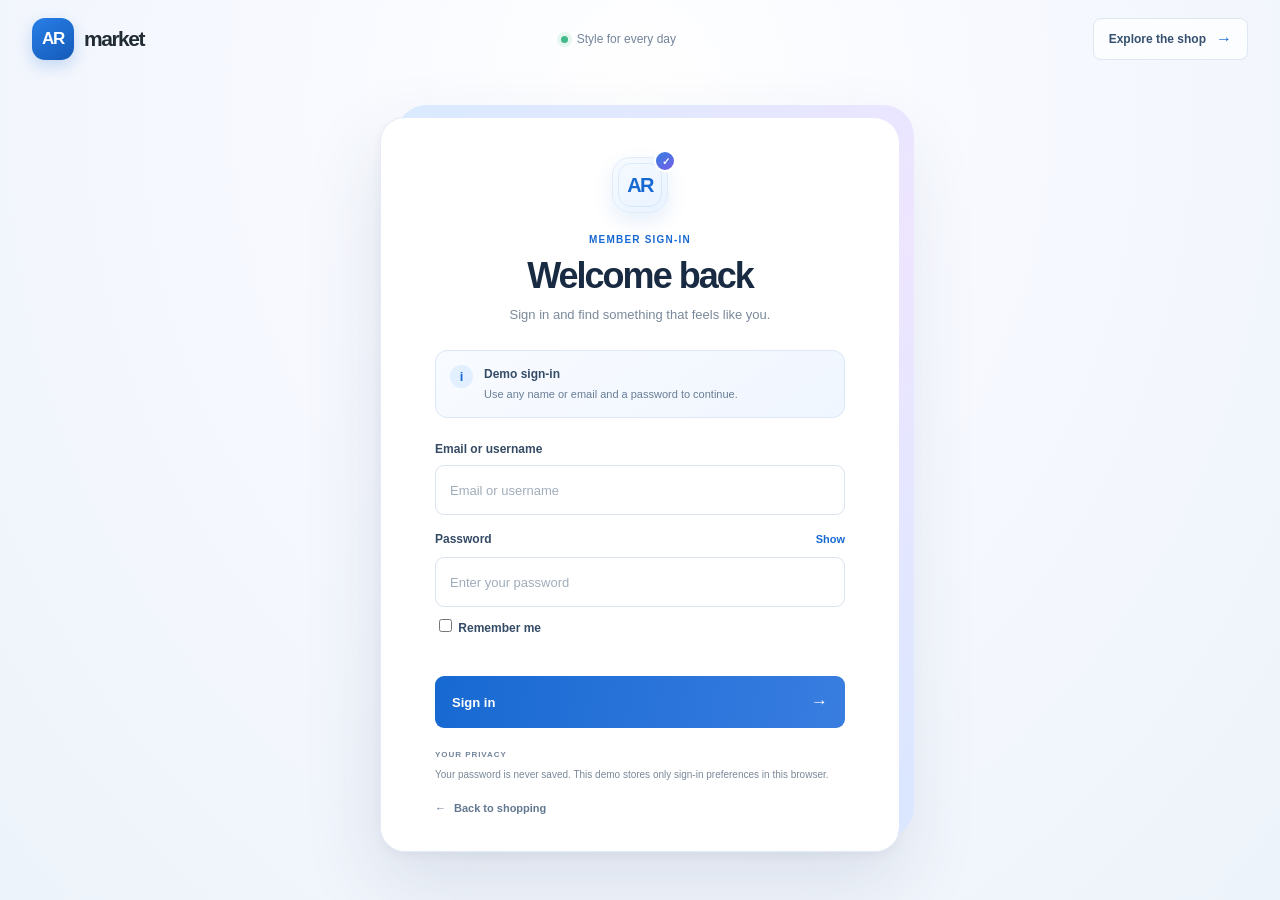
==== commit 7df483e5: "AHRT" ====
--- a/index.html
+++ b/index.html
@@ -30,7 +30,7 @@
       <div class="header-actions">
         <button class="wishlist-open" id="wishlist-open" type="button" aria-label="Show wishlist">♡ <span>Wishlist</span> <b id="wishlist-count">0</b></button>
         <a class="orders-button" href="orders.html">My orders</a>
-        <a class="account-button" href="login.html">Sign in</a>
+        <button class="account-button" id="account-button" type="button">Sign in</button>
         <button class="cart-button" id="cart-open" type="button" aria-label="Open shopping cart"><span aria-hidden="true">▱</span> Cart <b class="cart-count" aria-live="polite">0</b></button>
       </div>
     </header>
@@ -63,13 +63,29 @@
         </div>
       </section>
 
+      <section class="editorial-strip content-wrap" aria-label="Curated shopping edits">
+        <button class="editorial-card editorial-card-main" data-category="Shirts" type="button">
+          <span class="editorial-index">01</span>
+          <span class="editorial-copy"><small>THE WEEKDAY EDIT</small><strong>Easy pieces,<br>serious style.</strong><em>Explore shirts <span>→</span></em></span>
+        </button>
+        <button class="editorial-card" data-category="Watches" type="button">
+          <span class="editorial-index">02</span>
+          <span class="editorial-copy"><small>ON THE CLOCK</small><strong>Time, dressed well.</strong><em>Shop watches <span>→</span></em></span>
+          <img src="https://images.unsplash.com/photo-1524592094714-0f0654e20314?auto=format&fit=crop&w=700&q=82" alt="" aria-hidden="true" loading="lazy">
+        </button>
+        <button class="editorial-card" data-category="Accessories" type="button">
+          <span class="editorial-index">03</span>
+          <span class="editorial-copy"><small>THE FINISHING TOUCH</small><strong>Details change<br>everything.</strong><em>View accessories <span>→</span></em></span>
+        </button>
+      </section>
+
       <section class="category-shortcuts content-wrap" aria-label="Shop by category">
-        <button class="shortcut" data-category="Shirts" type="button"><span class="shortcut-icon icon-shirt">▤</span><strong>Shirts & tops</strong><small>Easy everyday layers</small></button>
-        <button class="shortcut" data-category="Pants" type="button"><span class="shortcut-icon icon-pants">▥</span><strong>Pants & jeans</strong><small>Find your fit</small></button>
-        <button class="shortcut" data-category="Watches" type="button"><span class="shortcut-icon icon-watch">◷</span><strong>Watches</strong><small>Time, well spent</small></button>
-        <button class="shortcut" data-category="Shoes" type="button"><span class="shortcut-icon icon-shoes">⌁</span><strong>Shoes</strong><small>Made for going places</small></button>
-        <button class="shortcut" data-category="Bags" type="button"><span class="shortcut-icon icon-bag">▱</span><strong>Bags</strong><small>Carry your day</small></button>
-        <button class="shortcut" data-category="Accessories" type="button"><span class="shortcut-icon icon-accessories">◇</span><strong>Accessories</strong><small>Little finishing touches</small></button>
+        <button class="shortcut" data-category="Shirts" type="button"><span class="shortcut-copy"><span class="shortcut-icon icon-shirt">▤</span><strong>Shirts & tops</strong><small>Easy everyday layers</small></span><img class="shortcut-image" src="https://images.unsplash.com/photo-1521572163474-6864f9cf17ab?auto=format&fit=crop&w=500&q=80" alt="" aria-hidden="true" loading="lazy"></button>
+        <button class="shortcut" data-category="Pants" type="button"><span class="shortcut-copy"><span class="shortcut-icon icon-pants">▥</span><strong>Pants & jeans</strong><small>Find your fit</small></span><img class="shortcut-image" src="https://images.unsplash.com/photo-1473966968600-fa801b869a1a?auto=format&fit=crop&w=500&q=80" alt="" aria-hidden="true" loading="lazy"></button>
+        <button class="shortcut" data-category="Watches" type="button"><span class="shortcut-copy"><span class="shortcut-icon icon-watch">◷</span><strong>Watches</strong><small>Time, well spent</small></span><img class="shortcut-image" src="https://images.unsplash.com/photo-1523275335684-37898b6baf30?auto=format&fit=crop&w=500&q=80" alt="" aria-hidden="true" loading="lazy"></button>
+        <button class="shortcut" data-category="Shoes" type="button"><span class="shortcut-copy"><span class="shortcut-icon icon-shoes">⌁</span><strong>Shoes</strong><small>Made for going places</small></span><img class="shortcut-image" src="https://images.unsplash.com/photo-1525966222134-fcfa99b8ae77?auto=format&fit=crop&w=500&q=80" alt="" aria-hidden="true" loading="lazy"></button>
+        <button class="shortcut" data-category="Bags" type="button"><span class="shortcut-copy"><span class="shortcut-icon icon-bag">▱</span><strong>Bags</strong><small>Carry your day</small></span><img class="shortcut-image" src="https://images.unsplash.com/photo-1548036328-c9fa89d128fa?auto=format&fit=crop&w=500&q=80" alt="" aria-hidden="true" loading="lazy"></button>
+        <button class="shortcut" data-category="Accessories" type="button"><span class="shortcut-copy"><span class="shortcut-icon icon-accessories">◇</span><strong>Accessories</strong><small>Little finishing touches</small></span><img class="shortcut-image" src="https://images.unsplash.com/photo-1511499767150-a48a237f0083?auto=format&fit=crop&w=500&q=80" alt="" aria-hidden="true" loading="lazy"></button>
       </section>
 
       <section class="content-wrap product-section" id="shop">
@@ -124,8 +140,8 @@
         <button class="close-drawer" id="checkout-close" type="button" aria-label="Close checkout">×</button>
       </div>
       <ol class="checkout-progress" aria-label="Checkout progress">
-        <li data-progress-step="details" aria-current="step"><span>1</span>Delivery</li>
-        <li data-progress-step="review"><span>2</span>Review</li>
+        <li data-progress-step="details" aria-current="step"><span>1</span>Delivery & payment</li>
+        <li data-progress-step="review"><span>2</span>Payment & review</li>
         <li data-progress-step="complete"><span>3</span>Complete</li>
       </ol>
       <section class="checkout-step" data-checkout-step="details" aria-labelledby="delivery-title">
@@ -143,6 +159,35 @@
             <label>State<input name="region" autocomplete="address-level1" required maxlength="80"></label>
             <label>PIN code<input name="postal" autocomplete="postal-code" inputmode="numeric" pattern="[0-9]{6}" title="Enter a 6-digit PIN code." required></label>
           </div>
+          <fieldset class="payment-choice-group">
+            <legend>How would you like to pay?</legend>
+            <p class="payment-choice-hint">Choose cash on delivery or pay online.</p>
+            <div class="payment-choice-options">
+              <label class="payment-choice">
+                <input type="radio" name="payment-mode" value="cod" required>
+                <span><strong>Cash on delivery</strong><small>Pay when your order arrives</small></span>
+              </label>
+              <label class="payment-choice">
+                <input type="radio" name="payment-mode" value="online" required>
+                <span><strong>Online payment</strong><small>Choose UPI or credit card</small></span>
+              </label>
+            </div>
+          </fieldset>
+          <fieldset class="payment-choice-group online-payment-options" id="online-payment-options" hidden>
+            <legend>Select online method</legend>
+            <div class="payment-choice-options">
+              <label class="payment-choice">
+                <input type="radio" name="online-payment" value="upi">
+                <span><strong>UPI</strong><small>Google Pay, PhonePe, BHIM, or another UPI app</small></span>
+              </label>
+              <label class="payment-choice">
+                <input type="radio" name="online-payment" value="card">
+                <span><strong>Credit card</strong><small>Visa, Mastercard, or another supported card</small></span>
+              </label>
+            </div>
+            <p class="payment-security-note" id="payment-security-note" role="status">This demo does not process payments. Never enter card numbers, CVV, PINs, passwords, or bank credentials here. A secure payment-provider checkout must be connected to accept payment.</p>
+          </fieldset>
+          <p class="payment-validation-message" id="payment-validation-message" role="alert" hidden></p>
           <button class="checkout-button checkout-next" type="submit">Review your order <span>→</span></button>
         </form>
       </section>
--- a/styles.css
+++ b/styles.css
@@ -22,6 +22,13 @@
 button { color: inherit; }
 a { color: inherit; text-decoration: none; }
 img { display: block; width: 100%; }
+button:focus-visible,
+a:focus-visible,
+input:focus-visible,
+select:focus-visible {
+  outline: 3px solid rgb(23 105 210 / 28%);
+  outline-offset: 3px;
+}
 .sr-only { position: absolute; width: 1px; height: 1px; padding: 0; margin: -1px; overflow: hidden; clip: rect(0,0,0,0); white-space: nowrap; border: 0; }
 .content-wrap { width: min(1190px, calc(100% - 64px)); margin-right: auto; margin-left: auto; }
 
@@ -79,8 +86,10 @@
 .hero-sticker { position: absolute; z-index: 1; top: 13%; right: 10%; display: grid; width: 72px; height: 72px; place-items: center; border: 1px solid rgb(255 255 255 / 80%); border-radius: 50%; background: #f9f0d7; color: #826731; font-size: 9px; font-weight: 700; line-height: 1.45; text-align: center; transform: rotate(9deg); }
 
 .category-shortcuts { display: grid; grid-template-columns: repeat(6, minmax(0, 1fr)); gap: 12px; padding-top: 22px; }
-.shortcut { display: flex; min-height: 133px; flex-direction: column; align-items: flex-start; justify-content: center; padding: 15px; border: 1px solid #ebeff5; border-radius: 8px; background: white; cursor: pointer; text-align: left; transition: transform .2s, box-shadow .2s; }
+.shortcut { position: relative; display: flex; min-height: 133px; flex-direction: column; align-items: flex-start; justify-content: center; padding: 15px; overflow: hidden; border: 1px solid #ebeff5; border-radius: 8px; background: white; cursor: pointer; text-align: left; transition: transform .2s, box-shadow .2s; }
 .shortcut:hover { transform: translateY(-3px); box-shadow: 0 8px 20px rgb(24 59 99 / 9%); }
+.shortcut-copy { position: relative; z-index: 2; display: flex; max-width: 76%; flex-direction: column; align-items: flex-start; }
+.shortcut-image { position: absolute; z-index: 0; top: 0; right: 0; width: 58%; height: 100%; object-fit: cover; opacity: .8; transition: transform .3s, opacity .3s; }
 .shortcut-icon { display: grid; width: 37px; height: 37px; place-items: center; margin-bottom: 12px; border-radius: 11px; font-size: 20px; }
 .icon-shirt { background: #e9f2ff; color: #3878ce; }
 .icon-pants { background: #f0ecff; color: #7862bb; }
@@ -103,7 +112,7 @@
 .filter-chip.is-selected, .filter-chip:hover { border-color: #cadef7; background: #ecf4ff; color: var(--blue); }
 .sort-control { display: flex; align-items: center; gap: 6px; color: #788597; font-size: 11px; white-space: nowrap; }
 .sort-control select { padding: 7px 18px 7px 7px; border: 0; outline: 0; background: transparent; color: var(--ink); cursor: pointer; font-size: 11px; }
-.product-grid { display: grid; grid-template-columns: repeat(3, minmax(0, 1fr)); gap: 18px; }
+.product-grid { display: grid; grid-template-columns: repeat(4, minmax(0, 1fr)); gap: 18px; }
 .product-card { min-width: 0; overflow: hidden; border: 1px solid #e8edf3; border-radius: 14px; background: white; transition: transform .2s, box-shadow .2s; }
 .product-card:hover { transform: translateY(-3px); box-shadow: 0 8px 23px rgb(23 53 89 / 9%); }
 .product-image { position: relative; aspect-ratio: 4 / 3; margin: 8px; overflow: hidden; border-radius: 16px; background: #f0f3f7; }
@@ -207,6 +216,47 @@
 .checkout-address-form label { display: grid; gap: 6px; color: #475b70; font-size: 10px; font-weight: 600; }
 .checkout-address-form input { width: 100%; min-height: 41px; padding: 0 11px; border: 1px solid #dfe6ee; border-radius: 6px; outline: none; background: white; color: var(--ink); font-size: 12px; }
 .checkout-address-form input:focus { border-color: #86b5ee; box-shadow: 0 0 0 3px rgb(23 105 210 / 10%); }
+.payment-choice-group {
+  min-width: 0;
+  margin: 3px 0 0;
+  padding: 14px;
+  border: 1px solid #dfe6ee;
+  border-radius: 9px;
+  background: #fff;
+}
+.payment-choice-group legend { padding: 0 5px; color: #34495e; font-size: 12px; font-weight: 700; }
+.payment-choice-hint { margin: 0 0 10px; color: #718092; font-size: 10px; }
+.payment-choice-options { display: grid; grid-template-columns: repeat(2, minmax(0, 1fr)); gap: 9px; }
+.checkout-address-form .payment-choice {
+  display: flex;
+  min-height: 59px;
+  flex-direction: row;
+  align-items: flex-start;
+  gap: 9px;
+  padding: 11px;
+  border: 1px solid #e1e6e9;
+  border-radius: 7px;
+  background: #fffefa;
+  cursor: pointer;
+}
+.payment-choice:has(input:checked) { border-color: var(--blue); background: #f2f7ff; }
+.payment-choice input { width: 16px; min-height: 16px; flex: none; margin: 2px 0 0; padding: 0; border: 0; accent-color: var(--blue); }
+.payment-choice span { display: grid; gap: 4px; }
+.payment-choice strong { color: #34495e; font-size: 11px; }
+.payment-choice small { color: #718092; font-size: 9px; font-weight: 400; line-height: 1.45; }
+.online-payment-options[hidden] { display: none; }
+.payment-security-note {
+  margin: 12px 0 0;
+  padding: 10px 11px;
+  border: 1px solid #e7dfc9;
+  border-radius: 6px;
+  background: #fbf7eb;
+  color: #665a3e;
+  font-size: 10px;
+  line-height: 1.55;
+}
+.payment-validation-message { margin: 0; color: #b13e45; font-size: 11px; line-height: 1.5; }
+.payment-validation-message[hidden] { display: none; }
 .checkout-field-row { display: grid; grid-template-columns: repeat(2, minmax(0, 1fr)); gap: 13px; }
 .checkout-location-row { grid-template-columns: 1fr 1fr .65fr; }
 .checkout-next { margin-top: 5px; }
@@ -221,6 +271,9 @@
 .checkout-review-totals { display: grid; gap: 9px; padding-top: 14px; }
 .checkout-review-totals .checkout-review-discount { color: var(--green); }
 .checkout-review-totals .checkout-review-grand-total { padding-top: 11px; border-top: 1px solid var(--line); color: var(--ink); font-size: 13px; }
+.checkout-review-totals .checkout-payment-summary { padding-top: 8px; border-top: 1px solid var(--line); }
+.checkout-payment-summary strong { color: #34495e; }
+.checkout-payment-summary span { color: #65768a; text-align: right; }
 .checkout-review-totals > p { margin: 0; color: #8793a1; font-size: 9px; }
 .checkout-demo-note { margin: 15px 0; padding: 11px 12px; border: 1px solid #e6eaf0; border-radius: 7px; background: #f5f7fa; color: #68798c; font-size: 10px; line-height: 1.6; }
 .checkout-actions { display: flex; align-items: center; justify-content: space-between; gap: 12px; margin-top: 18px; }
@@ -260,14 +313,32 @@
 .order-status { flex: none; padding: 7px 10px; border-radius: 999px; background: #eaf5ee; color: #347453; font-size: 9px; font-weight: 700; }
 .order-card-body { display: grid; grid-template-columns: minmax(0, 1fr) 205px; gap: 24px; padding: 18px 20px; }
 .order-items { display: grid; align-content: start; gap: 12px; margin: 0; padding: 0; list-style: none; }
-.order-item { display: flex; align-items: flex-start; justify-content: space-between; gap: 16px; color: #304357; font-size: 11px; }
-.order-item > span { display: grid; gap: 4px; }
+.order-item { display: grid; grid-template-columns: 58px minmax(0, 1fr) auto; align-items: start; gap: 12px; color: #304357; font-size: 11px; }
+.order-item-image { width: 58px; height: 66px; border-radius: 6px; background: #f0f3ee; object-fit: cover; }
+.order-item-details { display: grid; gap: 4px; }
 .order-item small { color: #8390a0; font-size: 9px; line-height: 1.5; }
 .order-item > strong { flex: none; color: #304357; font-size: 11px; }
 .order-totals { display: grid; align-content: start; gap: 8px; padding-left: 18px; border-left: 1px solid #eceee9; }
 .order-totals div { display: flex; justify-content: space-between; gap: 10px; color: #778596; font-size: 9px; }
 .order-totals .order-total { margin-top: 2px; padding-top: 10px; border-top: 1px solid #eceee9; color: #25364a; font-size: 12px; }
 .order-totals .order-discount { color: var(--green); }
+.order-totals .order-payment { display: grid; gap: 3px; padding-top: 7px; border-top: 1px solid #eceee9; line-height: 1.5; }
+.order-payment strong { color: #536981; font-size: 9px; text-align: right; }
+.order-tracking { padding: 17px 20px 20px; border-top: 1px solid #eceee9; }
+.order-tracking-heading { display: flex; align-items: center; justify-content: space-between; gap: 16px; margin-bottom: 18px; }
+.order-tracking-heading h3 { margin: 0 0 5px; color: #25364a; font-family: var(--display); font-size: 14px; }
+.order-tracking-heading p { margin: 0; color: #778596; font-size: 10px; }
+.order-tracking-heading > span { flex: none; padding: 6px 9px; border: 1px solid #e8dfc7; border-radius: 999px; background: #fbf6e8; color: #826731; font-size: 9px; font-weight: 700; }
+.tracking-steps { display: grid; grid-template-columns: repeat(5, minmax(0, 1fr)); gap: 6px; margin: 0; padding: 0; list-style: none; }
+.tracking-step { position: relative; display: grid; justify-items: center; gap: 6px; color: #8894a0; text-align: center; }
+.tracking-step:not(:last-child)::after { position: absolute; top: 10px; right: calc(-50% + 12px); left: calc(50% + 12px); height: 2px; background: #e1e6e8; content: ""; }
+.tracking-step.is-complete:not(:last-child)::after { background: #74a78c; }
+.tracking-marker { z-index: 1; display: grid; width: 22px; height: 22px; place-items: center; border: 1px solid #d6dde1; border-radius: 50%; background: #fffefa; color: #8b97a1; font-size: 9px; font-weight: 700; }
+.tracking-step.is-complete .tracking-marker { border-color: #3b8b66; background: #eaf5ee; color: #347453; }
+.tracking-step.is-current > strong { color: #304357; }
+.tracking-step > strong { font-size: 9px; line-height: 1.4; }
+.tracking-step time,
+.tracking-step > small { color: #8491a0; font-size: 8px; line-height: 1.4; }
 .orders-empty { margin-top: 28px; padding: 50px 24px; border: 1px dashed #d5dedf; border-radius: 12px; background: rgb(255 254 250 / 75%); text-align: center; }
 .orders-empty-mark { display: grid; width: 52px; height: 52px; place-items: center; margin: 0 auto 14px; border-radius: 50%; background: #edf3f4; color: var(--blue); font-size: 25px; }
 .orders-empty h2 { margin: 0 0 7px; font-family: var(--display); font-size: 20px; }
@@ -286,7 +357,7 @@
   .brand-label { font-size: 17px; }
   .header-actions { gap: 10px; }
   .wishlist-open span { display: none; }
-  .product-grid { grid-template-columns: repeat(2, minmax(0, 1fr)); }
+  .product-grid { grid-template-columns: repeat(3, minmax(0, 1fr)); }
   .category-shortcuts { grid-template-columns: repeat(3, 1fr); }
   .site-footer { grid-template-columns: auto 1fr auto; }
   .site-footer > small { grid-column: 2 / 4; justify-self: end; }
@@ -326,6 +397,8 @@
   .hero-sticker { top: 12px; right: 14px; width: 56px; height: 56px; font-size: 7px; }
   .category-shortcuts { grid-template-columns: repeat(2, 1fr); gap: 8px; padding-top: 13px; }
   .shortcut { min-height: 101px; padding: 11px; }
+  .shortcut-copy { max-width: 78%; }
+  .shortcut-image { width: 62%; }
   .shortcut-icon { width: 31px; height: 31px; margin-bottom: 8px; font-size: 17px; }
   .shortcut strong { font-size: 11px; }
   .shortcut small { font-size: 9px; }
@@ -371,6 +444,12 @@
   .order-card-header { padding: 14px; }
   .order-card-body { grid-template-columns: 1fr; gap: 14px; padding: 14px; }
   .order-totals { padding: 13px 0 0; border-top: 1px solid #eceee9; border-left: 0; }
+  .order-tracking { padding: 15px 14px; }
+  .tracking-steps { grid-template-columns: 1fr; gap: 0; }
+  .tracking-step { min-height: 48px; grid-template-columns: 22px minmax(0, 1fr); grid-template-rows: auto auto; justify-items: start; gap: 2px 9px; padding: 4px 0; text-align: left; }
+  .tracking-step:not(:last-child)::after { top: 27px; right: auto; bottom: -6px; left: 10px; width: 2px; height: auto; }
+  .tracking-marker { grid-row: 1 / 3; }
+  .order-tracking-heading { align-items: flex-start; }
   .orders-empty { padding: 39px 17px; }
   .checkout-header { padding: 19px 18px 14px; }
   .checkout-progress { padding: 14px 18px; }
@@ -455,21 +534,20 @@
 .product-back-link { display: inline-flex; align-items: center; gap: 9px; color: #536a82; font-size: 13px; font-weight: 600; }
 .product-back-link span { color: var(--blue); font-size: 19px; }
 .product-detail-main { width: min(1190px, calc(100% - 64px)); margin: 38px auto 70px; }
-.product-detail-layout { display: grid; grid-template-columns: minmax(0, 1.05fr) minmax(0, .95fr); align-items: start; gap: clamp(32px, 5vw, 72px); }
+.product-detail-layout { display: grid; grid-template-columns: minmax(0, 1fr); align-items: start; gap: 30px; }
 .product-detail-layout[hidden] { display: none; }
-.product-viewer-panel { position: sticky; top: 28px; padding: 24px; border: 1px solid #e7e9e3; border-radius: 17px; background: #fffefa; box-shadow: 0 16px 45px rgb(47 59 51 / 7%); }
-.product-viewer-header { display: flex; align-items: center; justify-content: space-between; gap: 16px; }
-.product-viewer-header p { margin: 7px 0 0; color: #778596; font-size: 12px; }
-.viewer-reset { padding: 8px 11px; border: 1px solid #dce5ef; border-radius: 6px; background: white; color: #506983; cursor: pointer; font-size: 11px; font-weight: 600; }
-.viewer-reset:hover { border-color: #b7d1ef; color: var(--blue); }
-.product-viewer-stage { position: relative; display: grid; min-height: 510px; place-items: center; margin-top: 18px; overflow: hidden; border: 1px solid #e9eee9; border-radius: 12px; background: radial-gradient(ellipse at 50% 45%, #fff 0%, #f0f3ee 72%, #e8eee8 100%); cursor: grab; perspective: 1100px; touch-action: none; }
-.product-viewer-stage.is-dragging { cursor: grabbing; }
-.product-viewer-image { position: relative; width: min(84%, 460px); aspect-ratio: 4 / 3; border-radius: 15px; box-shadow: 0 24px 44px rgb(32 43 52 / 22%); transform: perspective(1000px) rotateX(var(--rotate-x, 0deg)) rotateY(var(--rotate-y, 0deg)); transform-style: preserve-3d; transition: transform .12s ease-out; }
-.product-viewer-image img { width: 100%; height: 100%; border: 6px solid white; border-radius: inherit; object-fit: cover; pointer-events: none; }
-.product-viewer-image::after { position: absolute; inset: 6px; border-radius: 10px; background: linear-gradient(125deg, rgb(255 255 255 / 27%), transparent 45%, rgb(28 43 52 / 7%)); content: ""; pointer-events: none; transform: translateZ(2px); }
-.viewer-watermark { position: absolute; right: 15px; bottom: 14px; color: #7d8d85; font-size: 9px; font-weight: 700; letter-spacing: .12em; }
-.product-viewer-note { margin: 13px 2px 0; color: #7c8994; font-size: 10px; line-height: 1.65; }
-.product-detail-info { padding: 7px 0; }
+.product-gallery-panel { width: min(1080px, 100%); margin: 0 auto; }
+.product-gallery-feature { position: relative; display: grid; min-height: 360px; max-height: 680px; aspect-ratio: 16 / 10; place-items: center; margin: 0; overflow: hidden; border: 1px solid #e7e9e3; border-radius: 17px; background: radial-gradient(ellipse at 50% 45%, #fff 0%, #f0f3ee 72%, #e8eee8 100%); }
+.product-gallery-feature > img { width: 100%; height: 100%; object-fit: contain; }
+.product-gallery-feature::before { position: absolute; z-index: 1; inset: 0; background: var(--product-color-tint, transparent); content: ""; mix-blend-mode: var(--product-color-blend, color); opacity: var(--product-color-opacity, 0); pointer-events: none; }
+.product-gallery-feature figcaption { position: absolute; z-index: 2; right: 14px; bottom: 14px; padding: 7px 10px; border: 1px solid rgb(255 255 255 / 75%); border-radius: 999px; background: rgb(255 254 250 / 90%); color: #53667c; font-size: 10px; font-weight: 600; }
+.product-gallery-thumbnails { display: flex; gap: 12px; margin-top: 14px; overflow-x: auto; padding: 2px 1px 8px; }
+.product-gallery-thumbnail { display: grid; width: 112px; flex: 0 0 112px; gap: 6px; padding: 5px; border: 1px solid #dfe5e7; border-radius: 9px; background: #fffefa; color: #53667c; cursor: pointer; text-align: left; }
+.product-gallery-thumbnail.is-active { border-color: var(--blue); box-shadow: 0 0 0 2px rgb(23 105 210 / 12%); }
+.product-gallery-thumbnail img { width: 100%; aspect-ratio: 4 / 3; border-radius: 5px; background: #f0f3ee; object-fit: cover; }
+.product-gallery-thumbnail span { overflow: hidden; font-size: 9px; font-weight: 600; text-overflow: ellipsis; white-space: nowrap; }
+.product-gallery-disclaimer { margin: 8px 2px 0; color: #7c8994; font-size: 10px; line-height: 1.5; }
+.product-detail-info { width: min(900px, 100%); margin: 0 auto; padding: 7px 0; }
 .product-breadcrumb { display: flex; flex-wrap: wrap; gap: 9px; margin-bottom: 24px; color: #7b8998; font-size: 11px; }
 .product-breadcrumb a:hover { color: var(--blue); }
 .product-detail-brand { color: var(--blue); font-size: 11px; font-weight: 700; letter-spacing: .11em; text-transform: uppercase; }
@@ -483,6 +561,8 @@
 .product-detail-description { margin: 0 0 22px; color: #647487; font-size: 15px; line-height: 1.75; }
 .product-variant-fields { display: grid; grid-template-columns: 1fr 1fr; gap: 13px; margin: 22px 0; }
 .product-variant-fields label { display: grid; gap: 7px; color: #53667c; font-size: 12px; font-weight: 700; }
+.product-color-label { display: flex; align-items: center; justify-content: space-between; }
+.product-color-swatch { width: 16px; height: 16px; border: 1px solid rgb(52 73 94 / 22%); border-radius: 50%; box-shadow: inset 0 0 0 2px white; }
 .product-variant-fields select { width: 100%; min-height: 43px; padding: 0 10px; border: 1px solid #dce4ec; border-radius: 7px; background: white; color: #34495e; font-size: 13px; }
 .product-add-button { width: 100%; min-height: 50px; justify-content: space-between; border-radius: 7px; font-size: 14px; }
 .product-cart-message { min-height: 18px; margin: 9px 0 0; color: var(--green); font-size: 12px; }
@@ -501,12 +581,20 @@
 .product-name a { color: inherit; }
 .product-name a:hover { color: var(--blue); }
 .detail-button { display: grid; place-items: center; width: 38px; min-height: 38px; color: var(--blue); font-size: 16px; text-decoration: none; }
+.related-products { grid-column: 1 / -1; margin-top: 6px; }
+.related-products h2 { margin: 0 0 17px; font-family: var(--display); font-size: 24px; letter-spacing: -.04em; }
+.related-product-grid { display: grid; grid-template-columns: repeat(auto-fit, minmax(160px, 1fr)); gap: 16px; }
+.related-product-card { overflow: hidden; border: 1px solid #e7e9e3; border-radius: 12px; background: #fffefa; color: var(--ink); transition: transform .2s, box-shadow .2s; }
+.related-product-card:hover { transform: translateY(-3px); box-shadow: 0 10px 24px rgb(47 59 51 / 10%); }
+.related-product-card > img { width: 100%; aspect-ratio: 4 / 3; object-fit: cover; }
+.related-product-copy { display: grid; gap: 7px; padding: 13px; }
+.related-product-copy strong { font-size: 13px; line-height: 1.4; }
+.related-product-copy > span { color: #536a82; font-size: 13px; font-weight: 700; }
 
 @media (max-width: 900px) {
   .product-detail-main { width: min(650px, calc(100% - 40px)); margin-top: 26px; }
-  .product-detail-layout { grid-template-columns: 1fr; gap: 25px; }
-  .product-viewer-panel { position: static; }
-  .product-viewer-stage { min-height: 430px; }
+  .product-detail-layout { gap: 25px; }
+  .product-gallery-feature { min-height: 300px; }
 }
 
 @media (max-width: 600px) {
@@ -516,12 +604,9 @@
   .product-detail-header .brand-label { font-size: 17px; }
   .product-back-link { gap: 5px; font-size: 11px; }
   .product-detail-main { width: calc(100% - 28px); margin: 18px auto 44px; }
-  .product-viewer-panel { padding: 14px; border-radius: 13px; }
-  .product-viewer-header p { font-size: 10px; }
-  .viewer-reset { padding: 7px 9px; font-size: 10px; }
-  .product-viewer-stage { min-height: 300px; margin-top: 13px; }
-  .product-viewer-image { width: 86%; }
-  .product-viewer-note { font-size: 9px; }
+  .product-gallery-feature { min-height: 240px; aspect-ratio: 4 / 3; border-radius: 13px; }
+  .product-gallery-feature figcaption { right: 9px; bottom: 9px; }
+  .product-gallery-thumbnail { width: 94px; flex-basis: 94px; }
   .product-detail-info h1 { font-size: 34px; }
   .product-detail-description { font-size: 14px; }
   .product-facts dl > div { grid-template-columns: 115px 1fr; }
@@ -654,11 +739,21 @@
 .home-page .hero-kicker { color: var(--blue); }
 .home-page main .section-kicker { color: #86adff; }
 .home-page .category-shortcuts .shortcut {
+  position: relative;
   border-color: rgb(203 218 255 / 14%);
   background: rgb(22 32 52 / 88%);
   color: #f2f6ff;
   animation: home-fade-in .65s both;
 }
+.home-page .category-shortcuts .shortcut::after {
+  position: absolute;
+  z-index: 1;
+  inset: 0;
+  background: linear-gradient(90deg, rgb(22 32 52 / 98%) 0%, rgb(22 32 52 / 90%) 38%, rgb(22 32 52 / 48%) 68%, rgb(22 32 52 / 8%) 100%);
+  content: "";
+  pointer-events: none;
+}
+.home-page .category-shortcuts .shortcut:hover .shortcut-image { opacity: 1; transform: scale(1.05); }
 .home-page .category-shortcuts .shortcut:nth-child(2) { animation-delay: .08s; }
 .home-page .category-shortcuts .shortcut:nth-child(3) { animation-delay: .16s; }
 .home-page .category-shortcuts .shortcut:nth-child(4) { animation-delay: .24s; }
@@ -732,6 +827,58 @@
 .home-page .mobile-nav button { color: #c1cde0; }
 .home-page .mobile-nav button > span { color: #91b4ff; }
 
+.home-page .search-bar > button,
+.home-page .account-button,
+.home-page .primary-button,
+.home-page .add-button,
+.home-page .newsletter form button,
+.home-page .checkout-button {
+  border: 1px solid #e8cb83;
+  background: linear-gradient(135deg, #f3dfa8, #d9b866);
+  box-shadow: 0 4px 14px rgb(217 184 102 / 20%);
+  color: #302719;
+  transition: transform .2s, box-shadow .2s, filter .2s;
+}
+.home-page .search-bar > button:hover,
+.home-page .account-button:hover,
+.home-page .primary-button:hover,
+.home-page .add-button:hover,
+.home-page .newsletter form button:hover,
+.home-page .checkout-button:not(:disabled):hover {
+  box-shadow: 0 7px 18px rgb(217 184 102 / 32%);
+  filter: brightness(1.05);
+  transform: translateY(-2px);
+}
+.home-page .checkout-button:disabled {
+  border-color: #9aa5b5;
+  background: #68768a;
+  box-shadow: none;
+  color: #d7deea;
+  transform: none;
+}
+.home-page .search-bar > button:focus-visible,
+.home-page .account-button:focus-visible,
+.home-page .primary-button:focus-visible,
+.home-page .add-button:focus-visible,
+.home-page .newsletter form button:focus-visible,
+.home-page .checkout-button:focus-visible {
+  outline: 2px solid #f3dfa8;
+  outline-offset: 3px;
+}
+.home-page .light-button,
+.home-page .detail-button,
+.home-page .coupon-form button {
+  border-color: rgb(232 203 131 / 48%);
+  background: rgb(232 203 131 / 10%);
+  color: #f0d99e;
+}
+.home-page .light-button:hover,
+.home-page .detail-button:hover,
+.home-page .coupon-form button:hover {
+  border-color: #e8cb83;
+  background: rgb(232 203 131 / 18%);
+}
+
 @keyframes home-light-breathe {
   from { opacity: .55; transform: scale(.85); }
   to { opacity: 1; transform: scale(1.12); }
@@ -788,3 +935,376 @@
     animation: none;
   }
 }
+
+/* Editorial homepage refresh */
+.home-page {
+  background: #f4f1e8;
+  color: #18201d;
+}
+.home-background {
+  background:
+    radial-gradient(circle at 82% 10%, rgb(221 232 211 / 58%), transparent 23%),
+    radial-gradient(circle at 8% 44%, rgb(230 216 184 / 38%), transparent 22%),
+    #f4f1e8;
+}
+.home-background::before,
+.home-background::after,
+.home-ambient-light,
+.home-particles {
+  display: none;
+}
+.home-page .top-strip {
+  min-height: 34px;
+  background: #1c2a24;
+  color: #eef0e7;
+  font-size: 10px;
+  letter-spacing: .04em;
+}
+.home-page .site-header {
+  min-height: 78px;
+  border-bottom: 1px solid #dfdfd4;
+  background: rgb(250 249 244 / 94%);
+  box-shadow: 0 5px 22px rgb(40 49 42 / 7%);
+  backdrop-filter: blur(18px);
+}
+.home-page .brand-label { color: #18201d; }
+.home-page .brand-mark {
+  border-radius: 50% 50% 50% 8px;
+  background: #1f4d3a;
+  color: #f8f6ed;
+}
+.home-page .search-bar {
+  height: 46px;
+  border-color: #dcded4;
+  border-radius: 999px;
+  background: #f7f7f1;
+}
+.home-page .search-bar input { color: #18201d; }
+.home-page .search-bar input::placeholder { color: #7d857f; }
+.home-page .search-bar > button {
+  border: 0;
+  border-radius: 999px;
+  background: #f0c668;
+  box-shadow: none;
+  color: #2a281f;
+}
+.home-page .wishlist-open,
+.home-page .cart-button,
+.home-page .orders-button { color: #405049; }
+.home-page .cart-count { background: #e1eadc; color: #315844; }
+.home-page .account-button {
+  border: 1px solid #1f4d3a;
+  background: #1f4d3a;
+  box-shadow: none;
+  color: white;
+}
+.home-page .orders-button { border-color: #dce0d6; background: #fff; }
+.home-page .category-nav {
+  border-top: 0;
+  border-bottom: 1px solid #dfdfd4;
+  background: rgb(250 249 244 / 96%);
+  box-shadow: none;
+}
+.home-page .nav-tab { color: #66716b; }
+.home-page .nav-tab.is-active { color: #1f4d3a; }
+.home-page .nav-tab.is-active::after { height: 3px; border-radius: 3px; background: #1f4d3a; }
+.home-page .hero {
+  min-height: 430px;
+  border: 1px solid #dedfd4;
+  border-radius: 22px;
+  background: #e8eadf;
+  box-shadow: 0 18px 50px rgb(52 68 57 / 8%);
+  color: #18201d;
+}
+.home-page .hero::before {
+  position: absolute;
+  z-index: 0;
+  width: 240px;
+  height: 240px;
+  right: 35%;
+  bottom: -145px;
+  border: 1px solid rgb(31 77 58 / 18%);
+  border-radius: 50%;
+  content: "";
+}
+.home-page .hero-kicker { color: #1f5b43; }
+.home-page .hero-copy h1 { max-width: 530px; color: #18201d; }
+.home-page .hero-copy h1 em { color: #287557; }
+.home-page .hero-copy > p { color: #626d66; }
+.home-page .primary-button {
+  border: 0;
+  border-radius: 999px;
+  background: #1f4d3a;
+  box-shadow: 0 8px 18px rgb(31 77 58 / 16%);
+  color: white;
+}
+.home-page .hero-perks { color: #68736d; }
+.home-page .hero-art { border-radius: 0 21px 21px 0; }
+.home-page .hero-art > img { object-position: 58% center; }
+.home-page .hero-art::after {
+  background: linear-gradient(90deg, #e8eadf 0%, rgb(232 234 223 / 60%) 15%, transparent 43%);
+}
+.home-page .hero-note {
+  right: 5%;
+  bottom: 7%;
+  border: 0;
+  border-radius: 14px;
+  color: #18201d;
+  box-shadow: 0 12px 32px rgb(36 48 40 / 16%);
+}
+.home-page .hero-note span { color: #1f5b43; }
+.home-page .hero-sticker {
+  border: 0;
+  background: #f0c668;
+  color: #3b3525;
+  box-shadow: 0 10px 20px rgb(70 61 35 / 10%);
+}
+.editorial-strip {
+  display: grid;
+  grid-template-columns: 1.45fr 1fr 1fr;
+  gap: 14px;
+  margin-top: 16px;
+}
+.editorial-card {
+  position: relative;
+  min-height: 188px;
+  overflow: hidden;
+  border: 1px solid #dedfd4;
+  border-radius: 16px;
+  background: #fffdf7;
+  color: #18201d;
+  cursor: pointer;
+  text-align: left;
+  transition: transform .24s ease, box-shadow .24s ease;
+}
+.editorial-card:hover {
+  transform: translateY(-4px);
+  box-shadow: 0 14px 28px rgb(52 68 57 / 10%);
+}
+.editorial-card-main {
+  background:
+    linear-gradient(125deg, rgb(248 242 219 / 96%), rgb(222 231 211 / 82%)),
+    url("https://images.unsplash.com/photo-1490481651871-ab68de25d43d?auto=format&fit=crop&w=900&q=80") center / cover;
+}
+.editorial-card:not(.editorial-card-main):has(img) {
+  background: #20352b;
+  color: #f7f5ed;
+}
+.editorial-card img {
+  position: absolute;
+  inset: 0;
+  width: 100%;
+  height: 100%;
+  object-fit: cover;
+  opacity: .42;
+  transition: transform .35s ease, opacity .35s ease;
+}
+.editorial-card:hover img { opacity: .55; transform: scale(1.04); }
+.editorial-card:last-child {
+  background: #dfe7dc;
+}
+.editorial-card:last-child::after {
+  position: absolute;
+  right: -35px;
+  bottom: -70px;
+  width: 170px;
+  height: 170px;
+  border: 18px solid rgb(31 77 58 / 9%);
+  border-radius: 50%;
+  content: "";
+}
+.editorial-index {
+  position: absolute;
+  z-index: 2;
+  top: 16px;
+  right: 16px;
+  display: grid;
+  width: 32px;
+  height: 32px;
+  place-items: center;
+  border: 1px solid rgb(31 77 58 / 15%);
+  border-radius: 50%;
+  color: #617067;
+  font-size: 9px;
+  font-weight: 800;
+}
+.editorial-card:not(.editorial-card-main):has(img) .editorial-index {
+  border-color: rgb(255 255 255 / 30%);
+  color: white;
+}
+.editorial-copy {
+  position: relative;
+  z-index: 2;
+  display: flex;
+  height: 100%;
+  flex-direction: column;
+  align-items: flex-start;
+  justify-content: center;
+  padding: 24px;
+}
+.editorial-copy small {
+  margin-bottom: 10px;
+  color: #6f786f;
+  font-size: 9px;
+  font-weight: 800;
+  letter-spacing: .14em;
+}
+.editorial-card:not(.editorial-card-main):has(img) .editorial-copy small { color: #cedbd2; }
+.editorial-copy strong {
+  max-width: 270px;
+  font-family: var(--display);
+  font-size: 24px;
+  line-height: 1.08;
+  letter-spacing: -.045em;
+}
+.editorial-copy em {
+  margin-top: 18px;
+  color: #1f5b43;
+  font-size: 11px;
+  font-style: normal;
+  font-weight: 800;
+}
+.editorial-card:not(.editorial-card-main):has(img) .editorial-copy em { color: #f0c668; }
+.editorial-copy em span { margin-left: 5px; }
+.home-page .category-shortcuts .shortcut {
+  border-color: #dedfd4;
+  border-radius: 13px;
+  background: #fffdf7;
+  color: #18201d;
+  box-shadow: 0 6px 18px rgb(52 68 57 / 4%);
+  animation: none;
+}
+.home-page .category-shortcuts .shortcut::after { display: none; }
+.home-page .category-shortcuts .shortcut small { color: #7d867f; }
+.home-page .shortcut-image { opacity: .92; }
+.home-page .section-title h2,
+.home-page .newsletter h2 { color: #18201d; }
+.home-page main .section-kicker { color: #287557; }
+.home-page .section-title h2 span { color: #287557; }
+.home-page .section-subtitle,
+.home-page .items-count { color: #747e77; }
+.home-page .filter-row { border-bottom-color: #dedfd4; }
+.home-page .filter-chip {
+  border-color: #dadfd5;
+  border-radius: 999px;
+  background: #fffdf7;
+  color: #5d6962;
+}
+.home-page .filter-chip.is-selected,
+.home-page .filter-chip:hover {
+  border-color: #1f4d3a;
+  background: #1f4d3a;
+  color: white;
+}
+.home-page .sort-control { color: #69746e; }
+.home-page .sort-control select { color: #18201d; }
+.home-page .product-card {
+  border-color: #dfdfd4;
+  border-radius: 16px;
+  background: #fffdf7;
+  box-shadow: 0 5px 16px rgb(52 68 57 / 4%);
+  animation: none;
+  color: #18201d;
+}
+.home-page .product-card:hover { box-shadow: 0 16px 34px rgb(52 68 57 / 12%); }
+.home-page .product-image { border-radius: 12px; background: #ecece3; }
+.home-page .product-badge { background: #f0c668; color: #493e20; }
+.home-page .favorite-button { background: rgb(255 253 247 / 94%); color: #68736d; }
+.home-page .product-name a { color: #26312b; }
+.home-page .product-desc,
+.home-page .product-meta,
+.home-page .product-options { color: #747d77; }
+.home-page .product-rating { background: #edf2e8; color: #315844; }
+.home-page .add-button {
+  border: 0;
+  border-radius: 999px;
+  background: #1f4d3a;
+  box-shadow: none;
+  color: white;
+}
+.home-page .detail-button {
+  border-color: #dadfd5;
+  border-radius: 50%;
+  background: #fffdf7;
+  color: #1f4d3a;
+}
+.home-page .style-banner {
+  border: 0;
+  border-radius: 20px;
+  background: #20352b;
+  color: #f7f5ed;
+}
+.home-page .style-banner p { color: #bec9c1; }
+.home-page .style-banner h2 em { color: #f0c668; }
+.home-page .light-button {
+  border-color: #f0c668;
+  background: #f0c668;
+  color: #2d2a20;
+}
+.home-page .banner-label { color: #f0c668; }
+.home-page .newsletter {
+  border-top-color: #dedfd4;
+}
+.home-page .newsletter > div > p { color: #747d77; }
+.home-page .newsletter form {
+  border-color: #dadfd5;
+  border-radius: 999px;
+  background: #fffdf7;
+}
+.home-page .newsletter form button {
+  border: 0;
+  border-radius: 999px;
+  background: #1f4d3a;
+  box-shadow: none;
+  color: white;
+}
+.home-page .site-footer {
+  border-top: 1px solid #1f342b;
+  background: #20352b;
+  color: #f7f5ed;
+}
+.home-page .site-footer .brand-label { color: #f7f5ed; }
+.home-page .site-footer .brand-mark { background: #f0c668; color: #20352b; }
+.home-page .site-footer > p,
+.home-page .site-footer > small,
+.home-page .footer-links a,
+.home-page .footer-links button { color: #bec9c1; }
+.home-page .mobile-nav {
+  border-top-color: #dadfd5;
+  background: rgb(250 249 244 / 96%);
+  backdrop-filter: blur(16px);
+}
+.home-page .mobile-nav button { color: #69756e; }
+.home-page .mobile-nav button > span { color: #1f5b43; }
+
+@media (max-width: 1000px) {
+  .editorial-strip { grid-template-columns: 1.2fr 1fr; }
+  .editorial-card:last-child { display: none; }
+}
+@media (max-width: 680px) {
+  .home-page .top-strip { min-height: 28px; }
+  .home-page .site-header { min-height: 104px; }
+  .home-page .search-bar { height: 40px; }
+  .home-page .hero {
+    min-height: 0;
+    border-radius: 16px;
+  }
+  .home-page .hero-art { border-radius: 0 0 15px 15px; }
+  .home-page .hero-art::after { background: linear-gradient(0deg, transparent, transparent); }
+  .editorial-strip {
+    grid-template-columns: 1fr 1fr;
+    gap: 8px;
+  }
+  .editorial-card { min-height: 150px; border-radius: 12px; }
+  .editorial-card-main { grid-column: 1 / -1; min-height: 130px; }
+  .editorial-card:not(.editorial-card-main):has(img) { display: none; }
+  .editorial-card:last-child { display: block; }
+  .editorial-copy { padding: 17px; }
+  .editorial-copy strong { font-size: 19px; }
+  .editorial-copy em { margin-top: 12px; }
+  .editorial-index { top: 12px; right: 12px; width: 28px; height: 28px; }
+  .home-page .category-nav { top: 104px; }
+  .home-page .style-banner { border-radius: 16px; }
+  .home-page .newsletter form { border-radius: 999px; }
+  .home-page .newsletter form button { padding: 0 12px; }
+}
